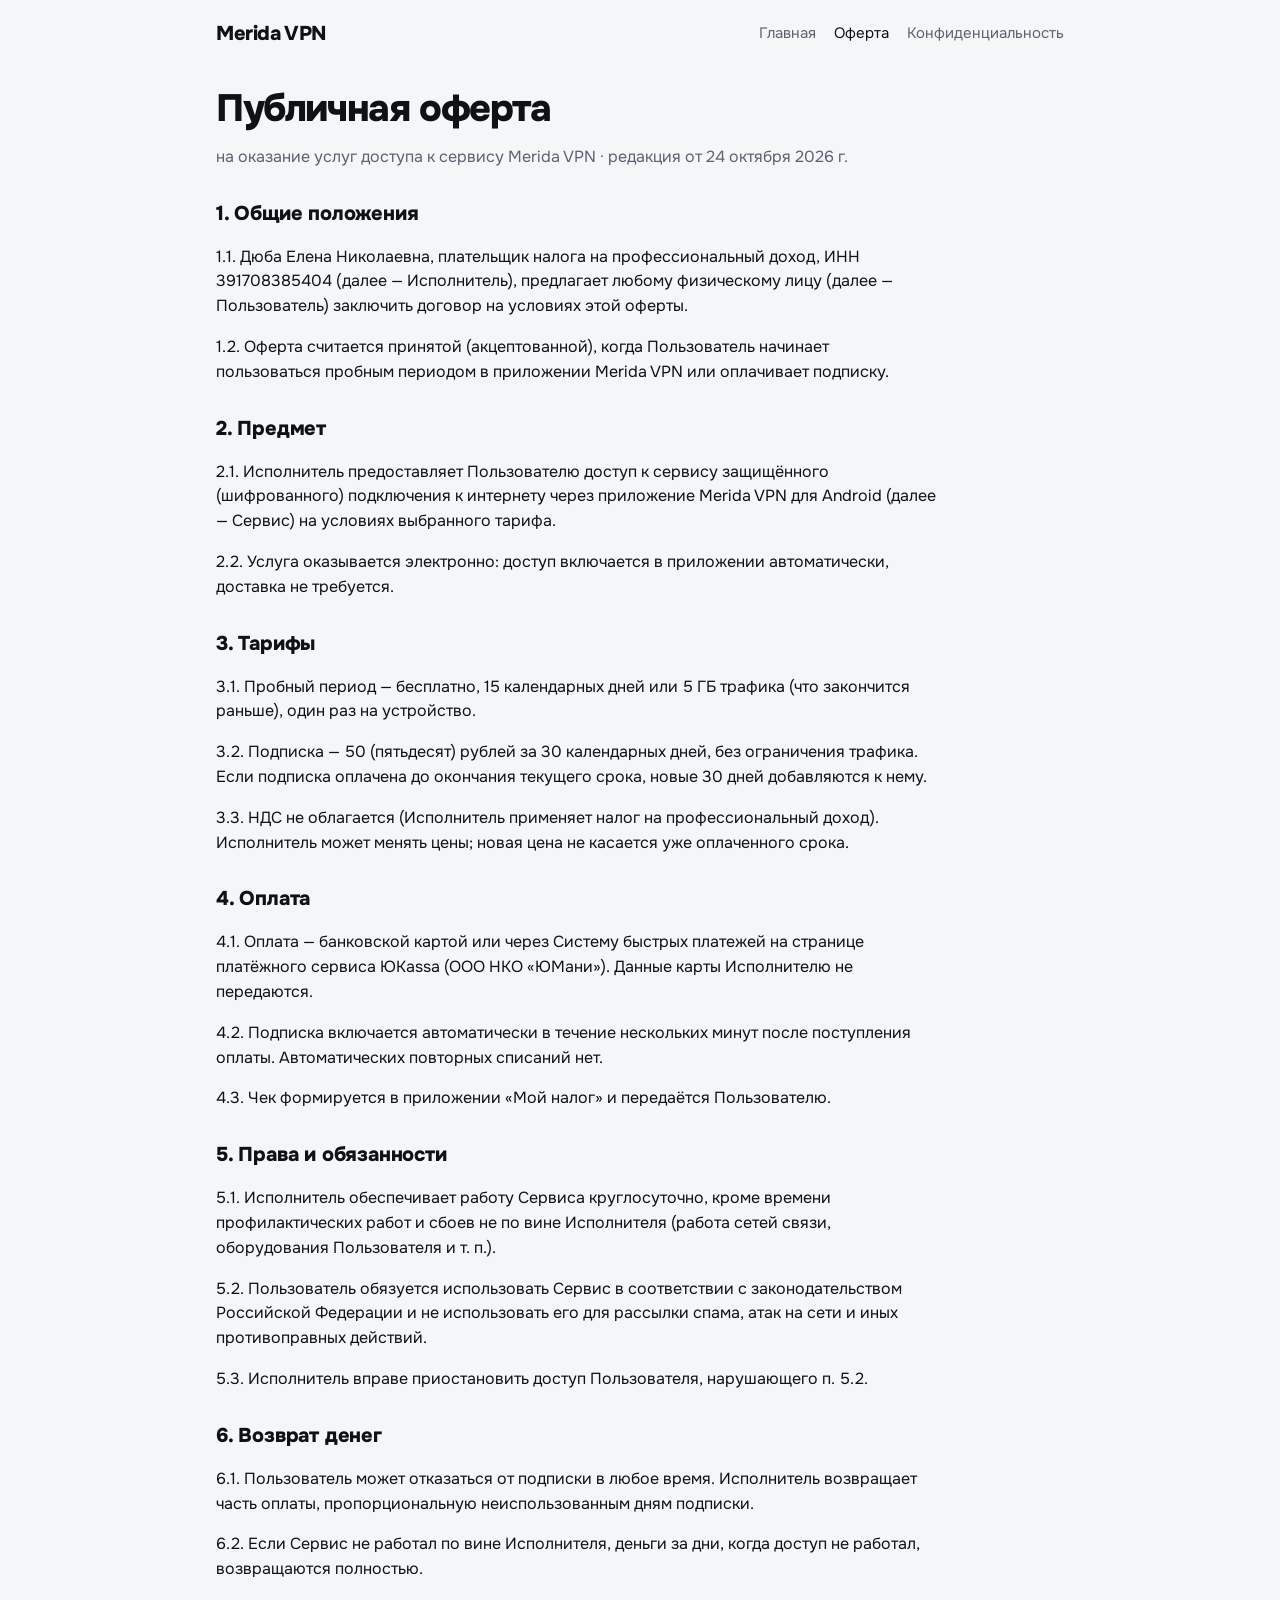
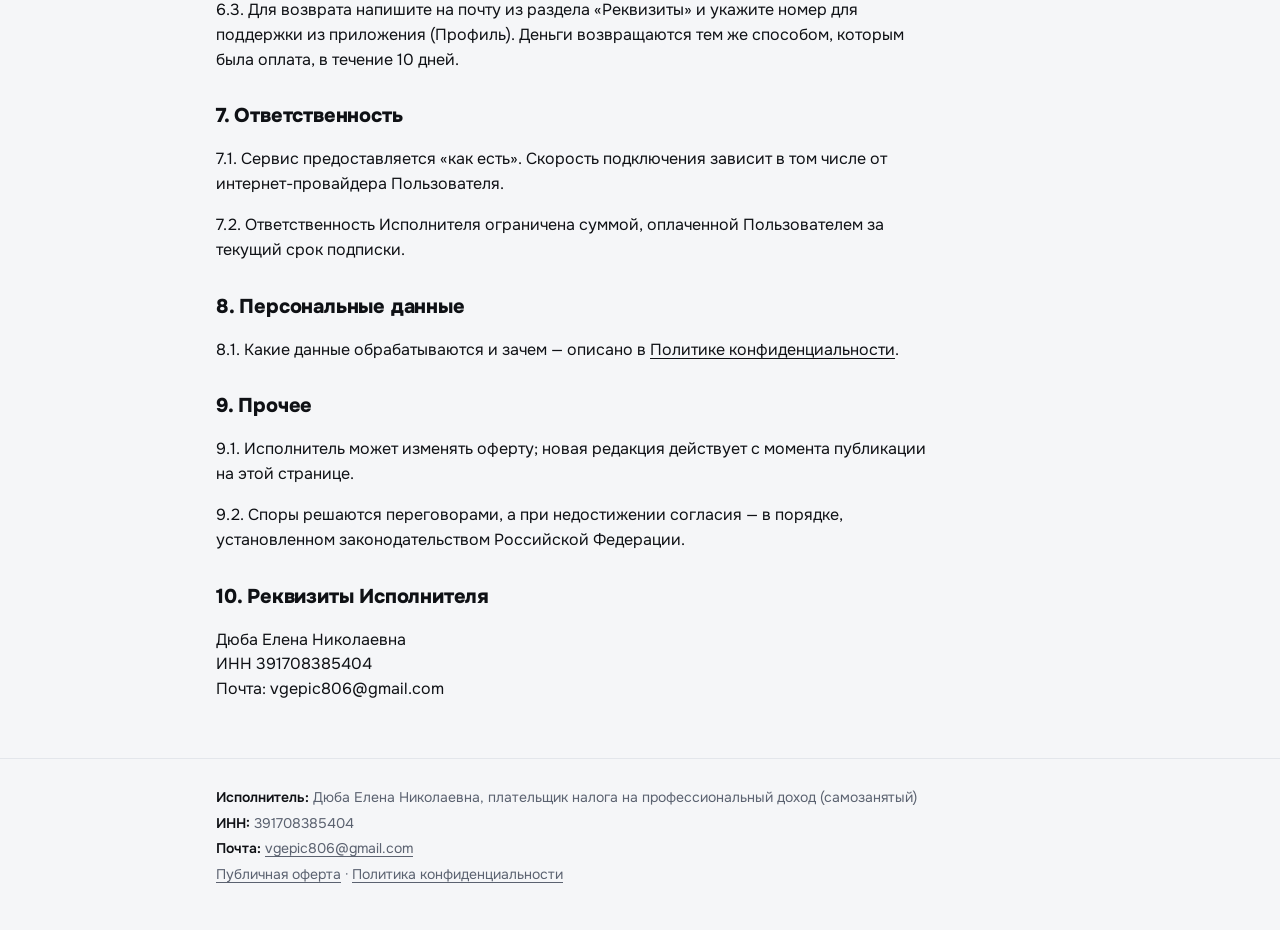
==== oferta.html @ 4e7312ea "Site: Merida VPN, local font and images Co-Authored-By: Claude Opus 5.5 <noreply@anthropic.com> Clau" ====
<!doctype html>
<html lang="ru">
<head>
<meta charset="utf-8">
<meta name="viewport" content="width=device-width, initial-scale=1">
<title>Публичная оферта — Merida VPN</title>
<meta name="description" content="Договор-оферта на оказание услуг доступа к сервису Merida VPN.">
<link rel="stylesheet" href="style.css">
</head>
<body>
<div class="wrap">
  <header class="top">
    <a class="brand" href="index.html">Merida VPN</a>
    <nav class="links" aria-label="Разделы"><a href="index.html">Главная</a><a href="oferta.html" aria-current="page">Оферта</a><a href="privacy.html">Конфиденциальность</a></nav>
  </header>
  <main class="doc">
    <h1>Публичная оферта</h1>
    <p class="muted">на оказание услуг доступа к сервису Merida VPN · редакция от 24 октября 2026 г.</p>

    <h2>1. Общие положения</h2>
    <p>1.1. Дюба Елена Николаевна, плательщик налога на профессиональный доход, ИНН 391708385404 (далее — Исполнитель), предлагает любому физическому лицу (далее — Пользователь) заключить договор на условиях этой оферты.</p>
    <p>1.2. Оферта считается принятой (акцептованной), когда Пользователь начинает пользоваться пробным периодом в приложении Merida VPN или оплачивает подписку.</p>

    <h2>2. Предмет</h2>
    <p>2.1. Исполнитель предоставляет Пользователю доступ к сервису защищённого (шифрованного) подключения к интернету через приложение Merida VPN для Android (далее — Сервис) на условиях выбранного тарифа.</p>
    <p>2.2. Услуга оказывается электронно: доступ включается в приложении автоматически, доставка не требуется.</p>

    <h2>3. Тарифы</h2>
    <p>3.1. Пробный период — бесплатно, 15 календарных дней или 5 ГБ трафика (что закончится раньше), один раз на устройство.</p>
    <p>3.2. Подписка — 50 (пятьдесят) рублей за 30 календарных дней, без ограничения трафика. Если подписка оплачена до окончания текущего срока, новые 30 дней добавляются к нему.</p>
    <p>3.3. НДС не облагается (Исполнитель применяет налог на профессиональный доход). Исполнитель может менять цены; новая цена не касается уже оплаченного срока.</p>

    <h2>4. Оплата</h2>
    <p>4.1. Оплата — банковской картой или через Систему быстрых платежей на странице платёжного сервиса ЮKassa (ООО НКО «ЮМани»). Данные карты Исполнителю не передаются.</p>
    <p>4.2. Подписка включается автоматически в течение нескольких минут после поступления оплаты. Автоматических повторных списаний нет.</p>
    <p>4.3. Чек формируется в приложении «Мой налог» и передаётся Пользователю.</p>

    <h2>5. Права и обязанности</h2>
    <p>5.1. Исполнитель обеспечивает работу Сервиса круглосуточно, кроме времени профилактических работ и сбоев не по вине Исполнителя (работа сетей связи, оборудования Пользователя и т. п.).</p>
    <p>5.2. Пользователь обязуется использовать Сервис в соответствии с законодательством Российской Федерации и не использовать его для рассылки спама, атак на сети и иных противоправных действий.</p>
    <p>5.3. Исполнитель вправе приостановить доступ Пользователя, нарушающего п. 5.2.</p>

    <h2>6. Возврат денег</h2>
    <p>6.1. Пользователь может отказаться от подписки в любое время. Исполнитель возвращает часть оплаты, пропорциональную неиспользованным дням подписки.</p>
    <p>6.2. Если Сервис не работал по вине Исполнителя, деньги за дни, когда доступ не работал, возвращаются полностью.</p>
    <p>6.3. Для возврата напишите на почту из раздела «Реквизиты» и укажите номер для поддержки из приложения (Профиль). Деньги возвращаются тем же способом, которым была оплата, в течение 10 дней.</p>

    <h2>7. Ответственность</h2>
    <p>7.1. Сервис предоставляется «как есть». Скорость подключения зависит в том числе от интернет-провайдера Пользователя.</p>
    <p>7.2. Ответственность Исполнителя ограничена суммой, оплаченной Пользователем за текущий срок подписки.</p>

    <h2>8. Персональные данные</h2>
    <p>8.1. Какие данные обрабатываются и зачем — описано в <a href="privacy.html">Политике конфиденциальности</a>.</p>

    <h2>9. Прочее</h2>
    <p>9.1. Исполнитель может изменять оферту; новая редакция действует с момента публикации на этой странице.</p>
    <p>9.2. Споры решаются переговорами, а при недостижении согласия — в порядке, установленном законодательством Российской Федерации.</p>

    <h2>10. Реквизиты Исполнителя</h2>
    <p>Дюба Елена Николаевна<br>ИНН 391708385404<br>Почта: vgepic806@gmail.com</p>
  </main>
</div>
<footer class="req">
  <div class="wrap">
    <p><b>Исполнитель:</b> Дюба Елена Николаевна, плательщик налога на профессиональный доход (самозанятый)</p>
    <p><b>ИНН:</b> 391708385404</p>
    <p><b>Почта:</b> <a href="mailto:vgepic806@gmail.com">vgepic806@gmail.com</a></p>
    <p><a href="oferta.html">Публичная оферта</a> · <a href="privacy.html">Политика конфиденциальности</a></p>
  </div>
</footer>
</body>
</html>
---- style.css ----
/* Сайт сервиса (GitHub Pages). Цвета и шрифт — как в приложении. */
@font-face { font-family: "Onest"; font-weight: 400; font-display: swap; src: url("fonts/onest_regular.ttf") format("truetype"); }
@font-face { font-family: "Onest"; font-weight: 600; font-display: swap; src: url("fonts/onest_semibold.ttf") format("truetype"); }
@font-face { font-family: "Onest"; font-weight: 800; font-display: swap; src: url("fonts/onest_extrabold.ttf") format("truetype"); }

:root {
  --bg: #F5F6F8; --fg: #0F1115; --sub: #5B6270; --surface: #FFFFFF; --border: #E3E6EB;
  --accent: #0F1115; --on-accent: #FFFFFF; --green: #1E9E63;
  color-scheme: light;
}
@media (prefers-color-scheme: dark) {
  :root {
    --bg: #0E1014; --fg: #F2F4F7; --sub: #8E95A3; --surface: #171A20; --border: #242833;
    --accent: #F2F4F7; --on-accent: #0E1014; --green: #4CC38A;
    color-scheme: dark;
  }
}

* { box-sizing: border-box; }
html { -webkit-text-size-adjust: 100%; }
body {
  margin: 0; background: var(--bg); color: var(--fg);
  font: 400 16px/1.55 "Onest", system-ui, -apple-system, "Segoe UI", Roboto, sans-serif;
}
a { color: inherit; text-underline-offset: 3px; }
.wrap { max-width: 880px; margin: 0 auto; padding: 0 16px; }

header.top { display: flex; align-items: center; gap: 16px; padding: 18px 0; }
.brand { font-weight: 800; font-size: 20px; letter-spacing: -0.4px; text-decoration: none; flex: 1; }
nav.links { display: flex; gap: 18px; font-size: 15px; color: var(--sub); }
nav.links a { text-decoration: none; }
nav.links a:hover, nav.links a[aria-current="page"] { color: var(--fg); }

.hero { display: grid; grid-template-columns: 1.1fr 0.9fr; align-items: center; gap: 24px; padding: 28px 0 40px; }
.eyebrow { font-size: 12px; font-weight: 600; letter-spacing: 1.6px; color: var(--sub); text-transform: uppercase; }
h1 { font-size: clamp(34px, 7vw, 52px); line-height: 1.05; letter-spacing: -1.4px; font-weight: 800; margin: 10px 0 14px; text-wrap: balance; }
.lead { font-size: 18px; color: var(--sub); margin: 0 0 24px; max-width: 34ch; }
.hero img { width: 100%; max-width: 360px; height: auto; justify-self: center; }
.hero .light-img { display: none; }
@media (prefers-color-scheme: light) { .hero .light-img { display: block; } .hero .dark-img { display: none; } }

.btn {
  display: inline-flex; align-items: center; justify-content: center; gap: 10px;
  height: 56px; padding: 0 28px; border-radius: 28px;
  background: var(--accent); color: var(--on-accent); font-weight: 600; font-size: 17px; text-decoration: none;
}
.btn.ghost { background: transparent; color: var(--fg); border: 1.5px solid var(--border); }
.actions { display: flex; flex-wrap: wrap; gap: 10px; }

section { padding: 28px 0; border-top: 1px solid var(--border); }
h2 { font-size: 28px; letter-spacing: -0.6px; font-weight: 800; margin: 0 0 18px; }
h3 { font-size: 18px; font-weight: 600; margin: 0 0 6px; }

.grid { display: grid; grid-template-columns: repeat(auto-fit, minmax(240px, 1fr)); gap: 12px; }
.card { background: var(--surface); border: 1px solid var(--border); border-radius: 20px; padding: 20px; }
.card p { margin: 0; color: var(--sub); }

.plan .price { font-size: 40px; font-weight: 800; letter-spacing: -1px; margin: 6px 0 2px; }
.plan .price small { font-size: 16px; font-weight: 400; color: var(--sub); letter-spacing: 0; }
.plan ul { margin: 12px 0 0; padding-left: 20px; color: var(--sub); }
.plan.main { border-color: var(--fg); }
.tag { display: inline-block; font-size: 12px; font-weight: 600; padding: 3px 10px; border-radius: 10px; border: 1px solid var(--border); color: var(--sub); }

ol.steps { margin: 0; padding-left: 22px; }
ol.steps li { margin-bottom: 10px; }
ol.steps li::marker { font-weight: 800; }

.doc { padding: 12px 0 40px; max-width: 720px; }
.doc h1 { font-size: clamp(28px, 6vw, 38px); }
.doc h2 { font-size: 20px; margin: 28px 0 8px; letter-spacing: -0.2px; }
.doc p, .doc li { color: var(--fg); }
.doc .muted { color: var(--sub); }

footer.req { border-top: 1px solid var(--border); padding: 24px 0 40px; color: var(--sub); font-size: 14px; }
footer.req b { color: var(--fg); font-weight: 600; }
footer.req p { margin: 4px 0; }

@media (max-width: 640px) {
  .hero { grid-template-columns: 1fr; padding-top: 8px; }
  .hero img { max-width: 260px; grid-row: 1; }
  nav.links { gap: 12px; font-size: 14px; }
  .btn { width: 100%; }
}
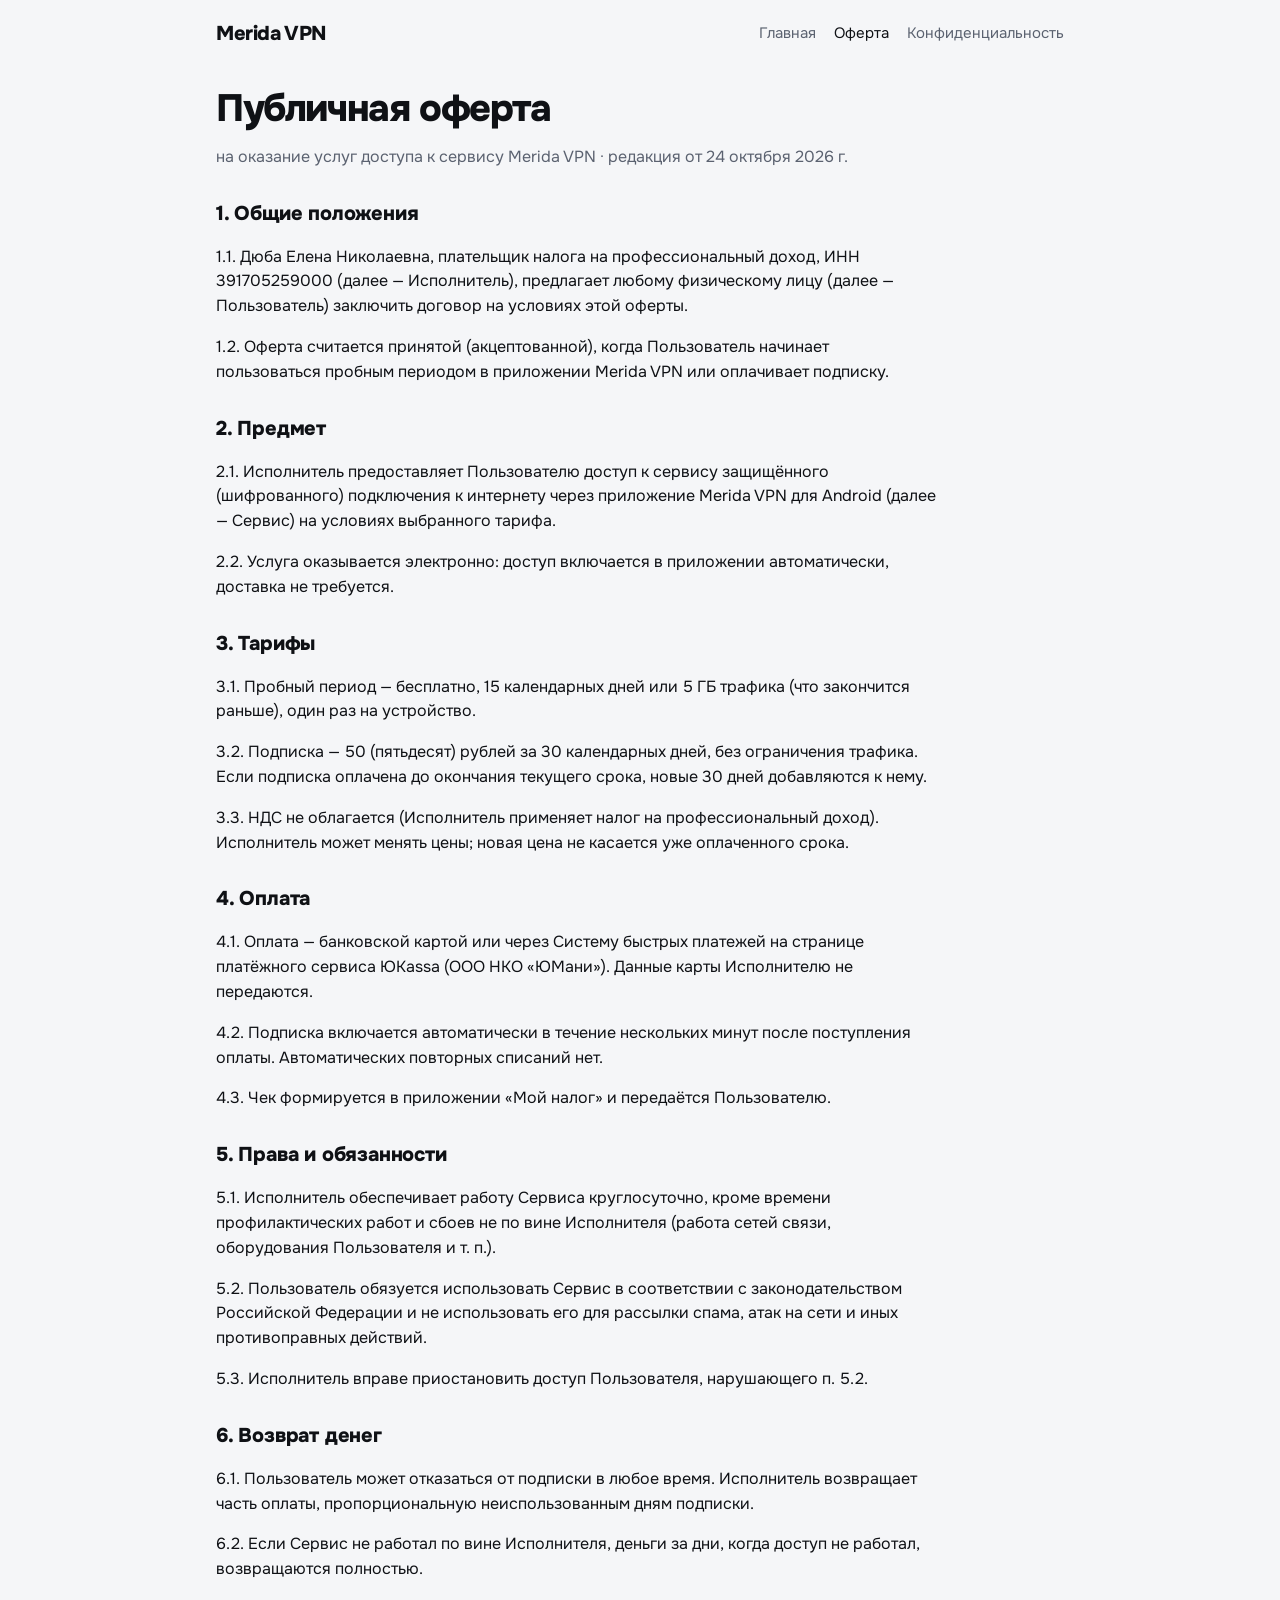
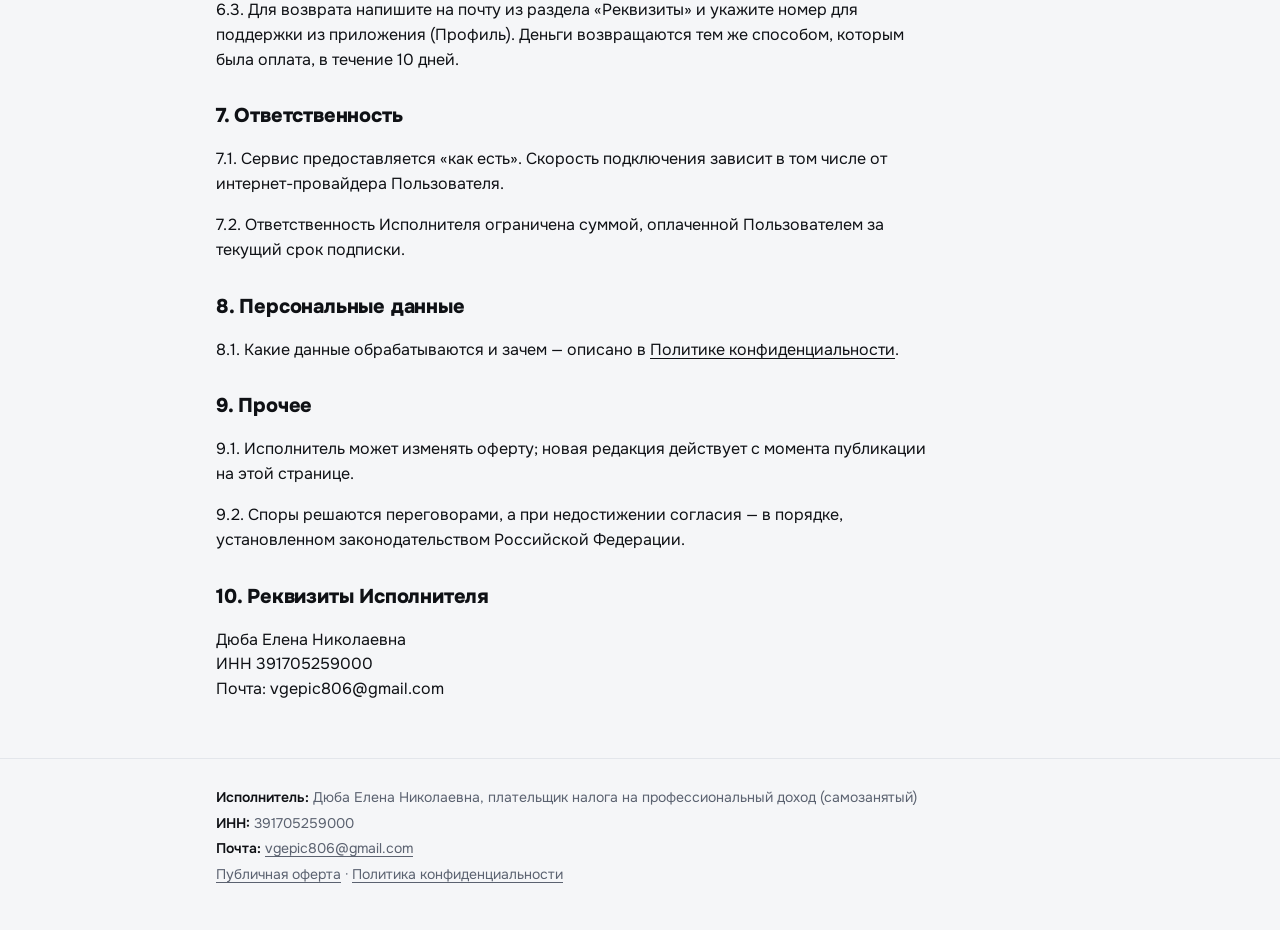
==== commit baf979f1: "Site: correct INN Co-Authored-By: Claude Opus 5.5 <noreply@anthropic.com> Claude-Session: https://cl" ====
--- a/oferta.html
+++ b/oferta.html
@@ -18,7 +18,7 @@
     <p class="muted">на оказание услуг доступа к сервису Merida VPN · редакция от 24 октября 2026 г.</p>
 
     <h2>1. Общие положения</h2>
-    <p>1.1. Дюба Елена Николаевна, плательщик налога на профессиональный доход, ИНН 391708385404 (далее — Исполнитель), предлагает любому физическому лицу (далее — Пользователь) заключить договор на условиях этой оферты.</p>
+    <p>1.1. Дюба Елена Николаевна, плательщик налога на профессиональный доход, ИНН 391705259000 (далее — Исполнитель), предлагает любому физическому лицу (далее — Пользователь) заключить договор на условиях этой оферты.</p>
     <p>1.2. Оферта считается принятой (акцептованной), когда Пользователь начинает пользоваться пробным периодом в приложении Merida VPN или оплачивает подписку.</p>
 
     <h2>2. Предмет</h2>
@@ -57,13 +57,13 @@
     <p>9.2. Споры решаются переговорами, а при недостижении согласия — в порядке, установленном законодательством Российской Федерации.</p>
 
     <h2>10. Реквизиты Исполнителя</h2>
-    <p>Дюба Елена Николаевна<br>ИНН 391708385404<br>Почта: vgepic806@gmail.com</p>
+    <p>Дюба Елена Николаевна<br>ИНН 391705259000<br>Почта: vgepic806@gmail.com</p>
   </main>
 </div>
 <footer class="req">
   <div class="wrap">
     <p><b>Исполнитель:</b> Дюба Елена Николаевна, плательщик налога на профессиональный доход (самозанятый)</p>
-    <p><b>ИНН:</b> 391708385404</p>
+    <p><b>ИНН:</b> 391705259000</p>
     <p><b>Почта:</b> <a href="mailto:vgepic806@gmail.com">vgepic806@gmail.com</a></p>
     <p><a href="oferta.html">Публичная оферта</a> · <a href="privacy.html">Политика конфиденциальности</a></p>
   </div>
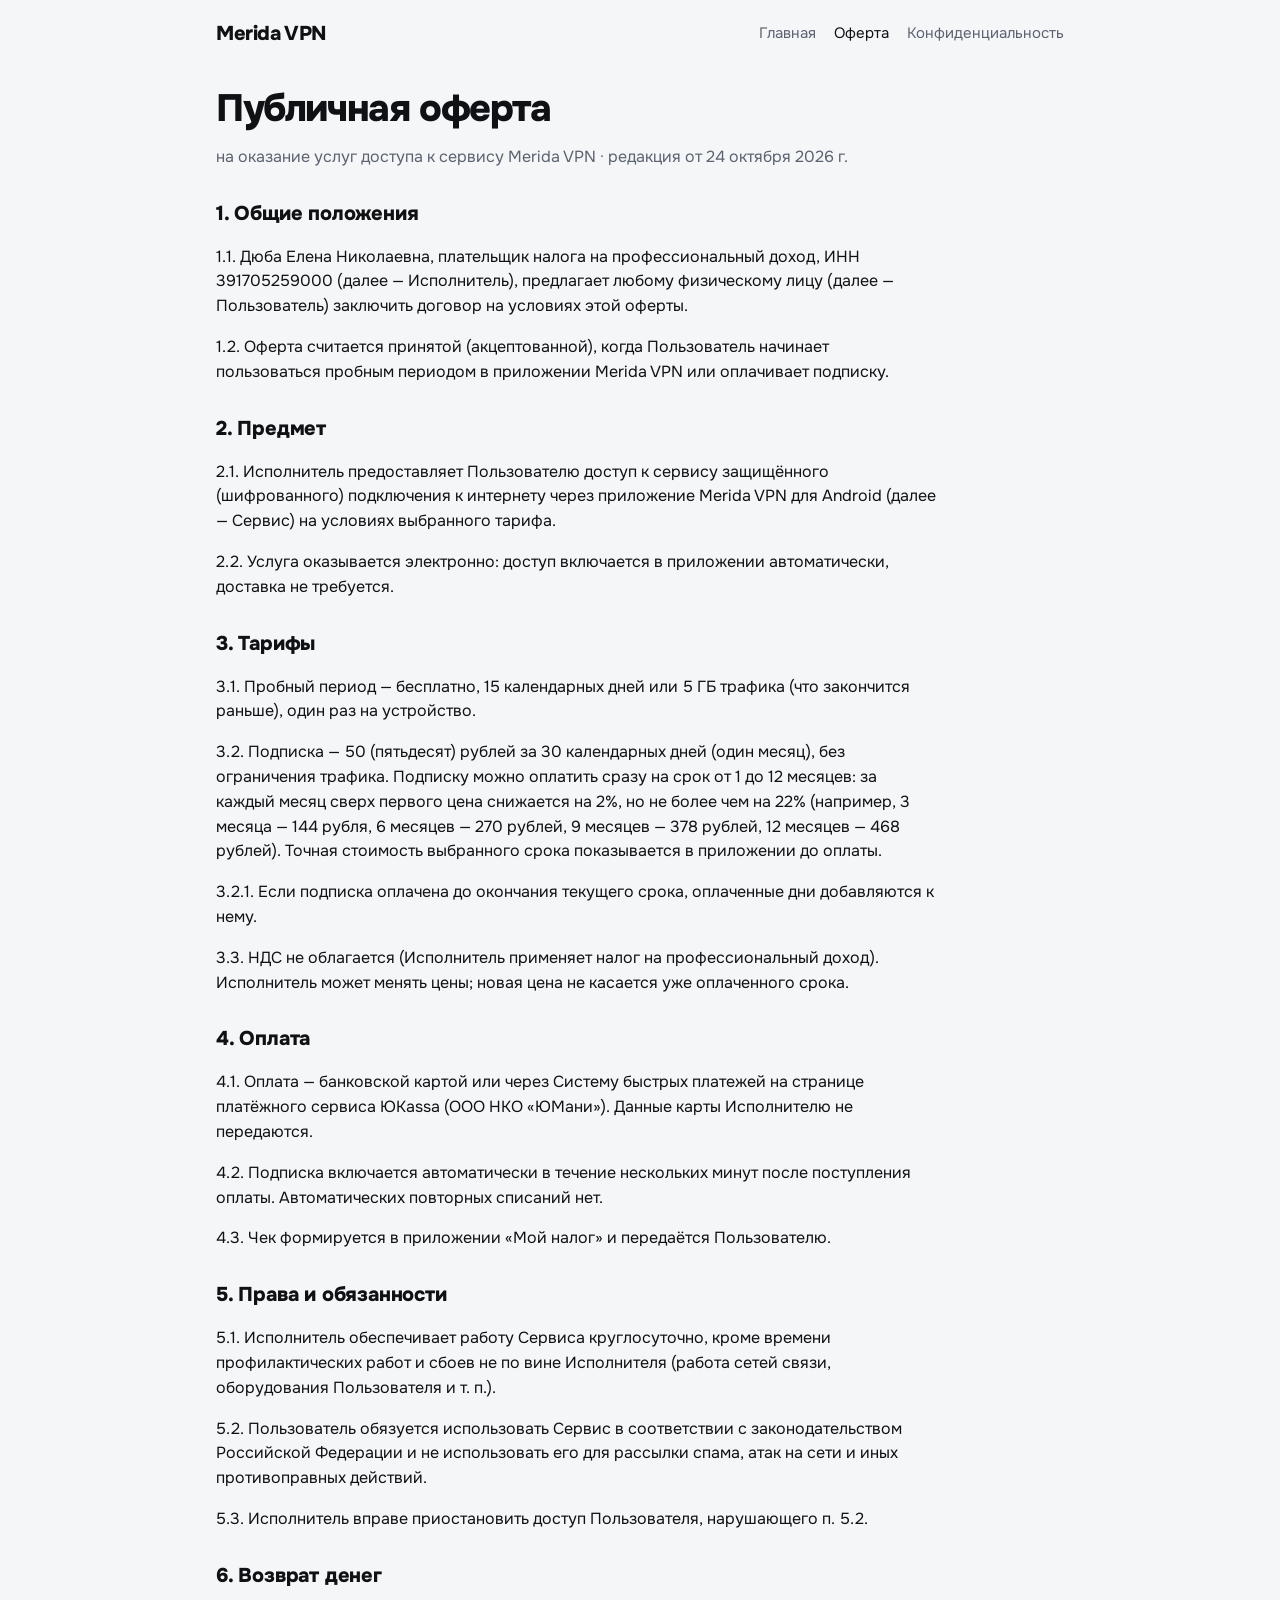
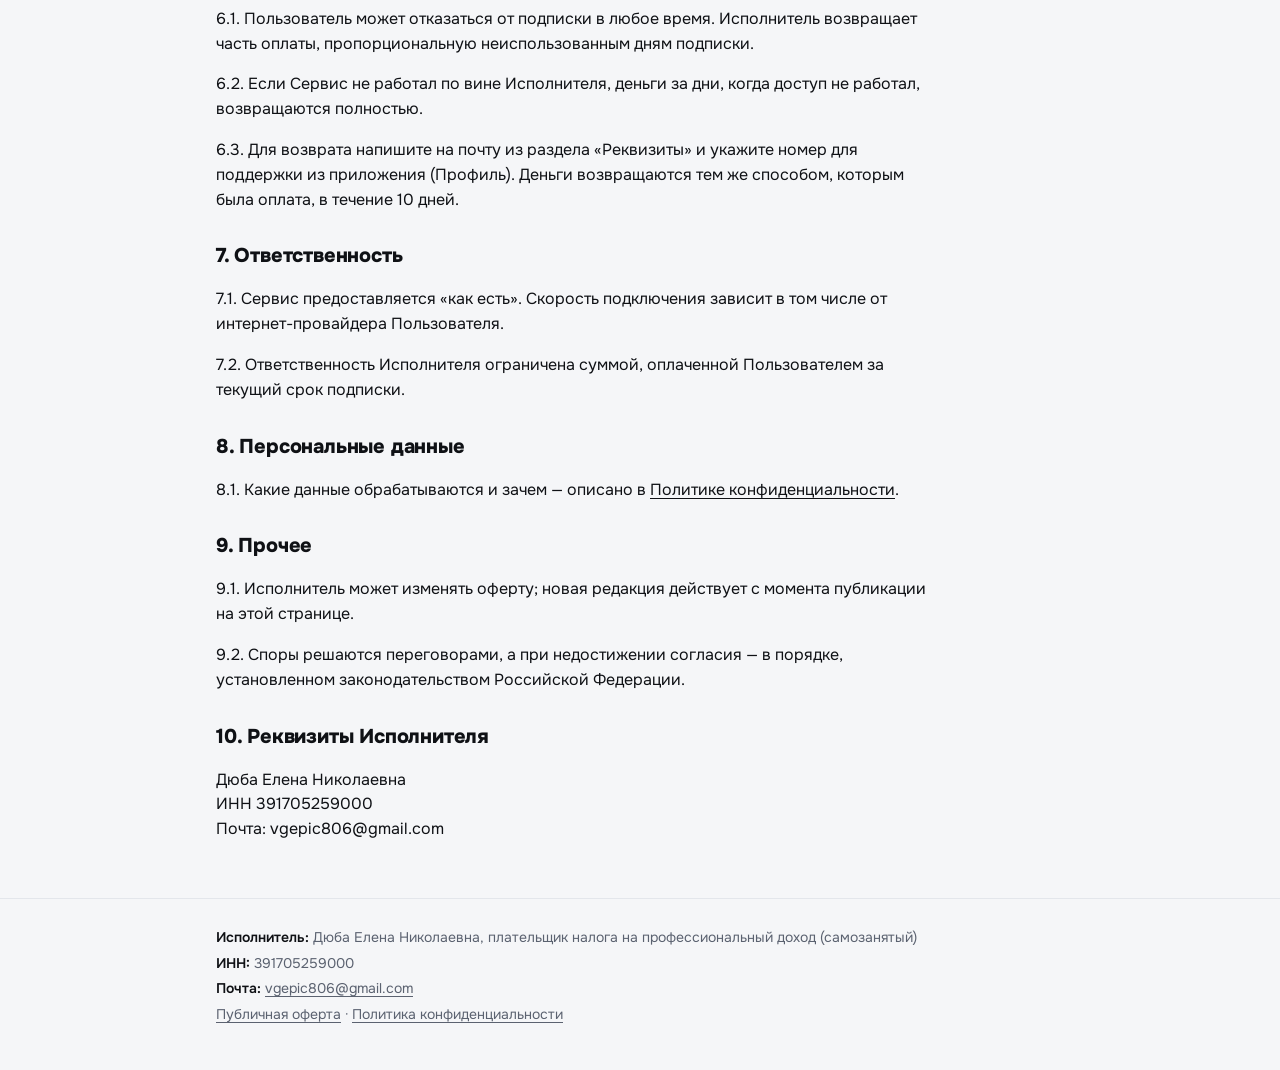
==== commit 69bc0435: "Site: multi-month prices, offer clause 3.2, bot archive Co-Authored-By: Claude Opus 5.5 <noreply@ant" ====
--- a/oferta.html
+++ b/oferta.html
@@ -27,7 +27,8 @@
 
     <h2>3. Тарифы</h2>
     <p>3.1. Пробный период — бесплатно, 15 календарных дней или 5 ГБ трафика (что закончится раньше), один раз на устройство.</p>
-    <p>3.2. Подписка — 50 (пятьдесят) рублей за 30 календарных дней, без ограничения трафика. Если подписка оплачена до окончания текущего срока, новые 30 дней добавляются к нему.</p>
+    <p>3.2. Подписка — 50 (пятьдесят) рублей за 30 календарных дней (один месяц), без ограничения трафика. Подписку можно оплатить сразу на срок от 1 до 12 месяцев: за каждый месяц сверх первого цена снижается на 2%, но не более чем на 22% (например, 3 месяца — 144 рубля, 6 месяцев — 270 рублей, 9 месяцев — 378 рублей, 12 месяцев — 468 рублей). Точная стоимость выбранного срока показывается в приложении до оплаты.</p>
+    <p>3.2.1. Если подписка оплачена до окончания текущего срока, оплаченные дни добавляются к нему.</p>
     <p>3.3. НДС не облагается (Исполнитель применяет налог на профессиональный доход). Исполнитель может менять цены; новая цена не касается уже оплаченного срока.</p>
 
     <h2>4. Оплата</h2>
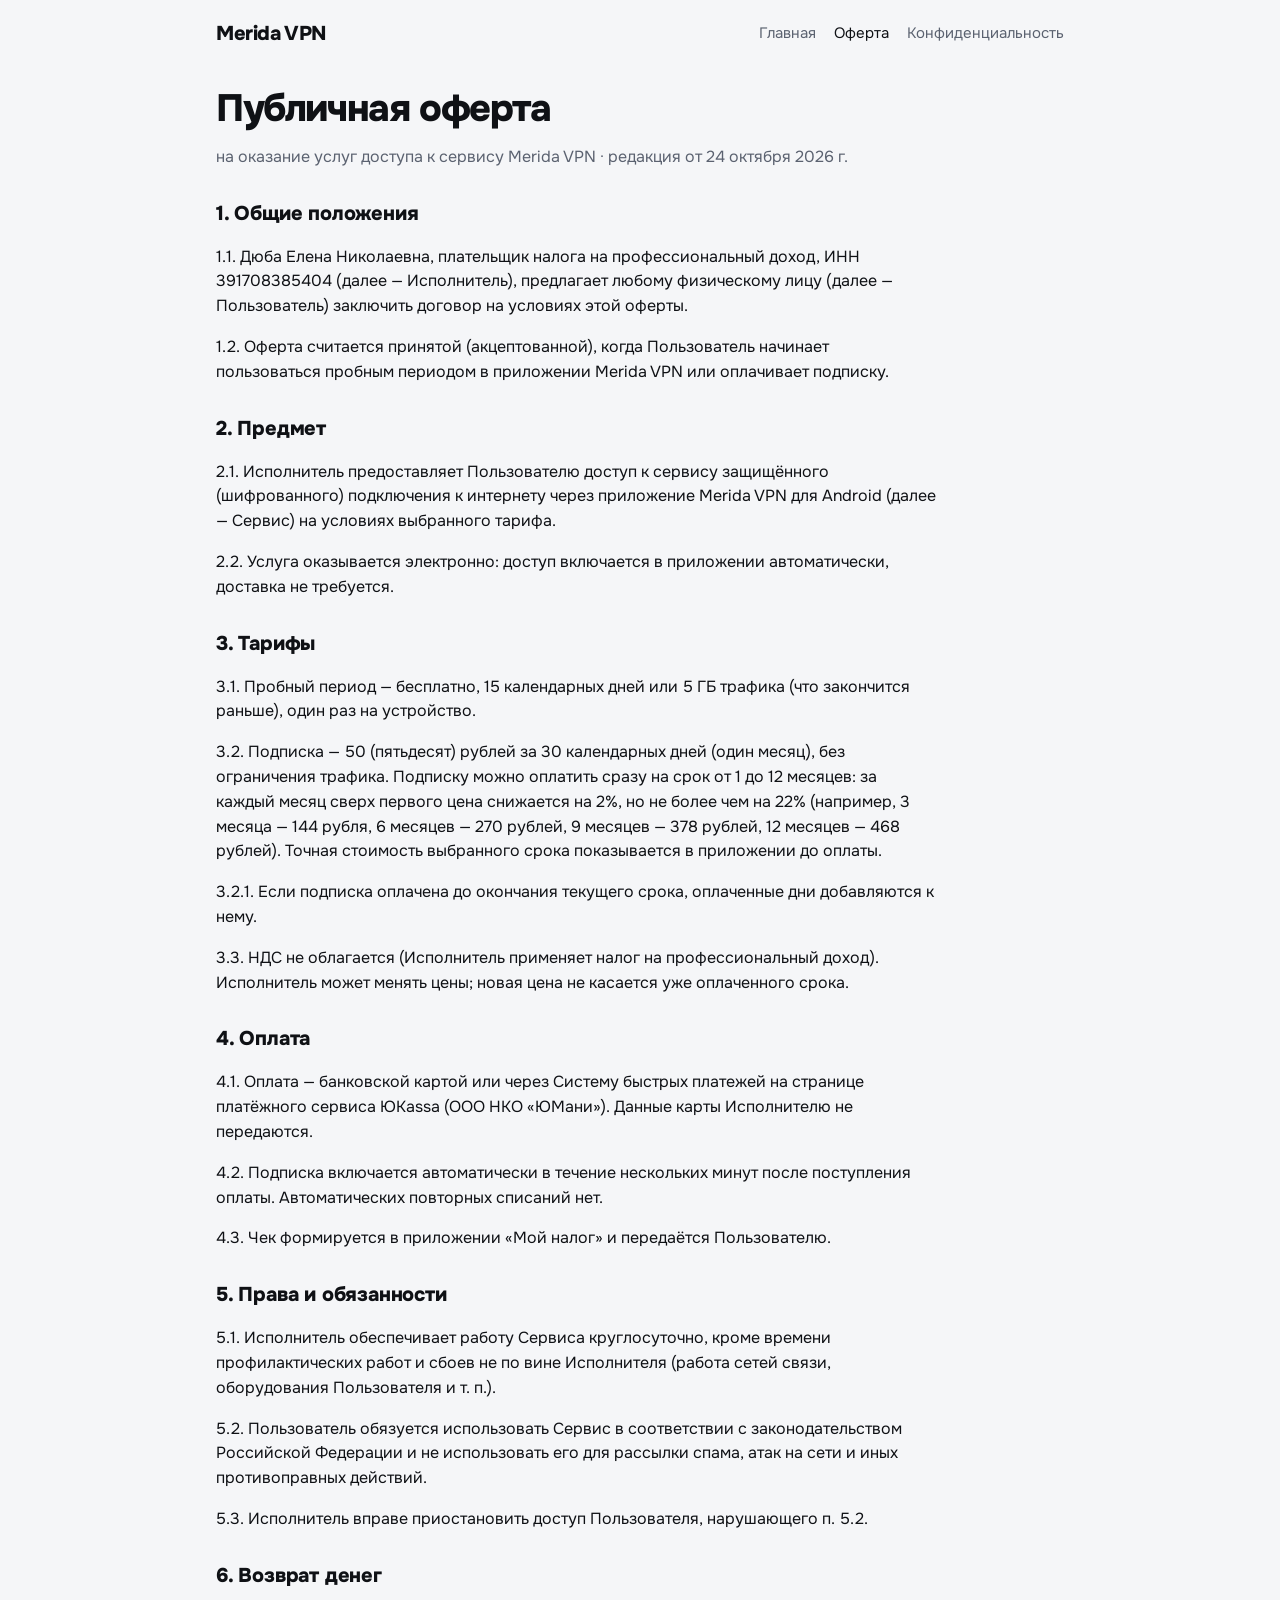
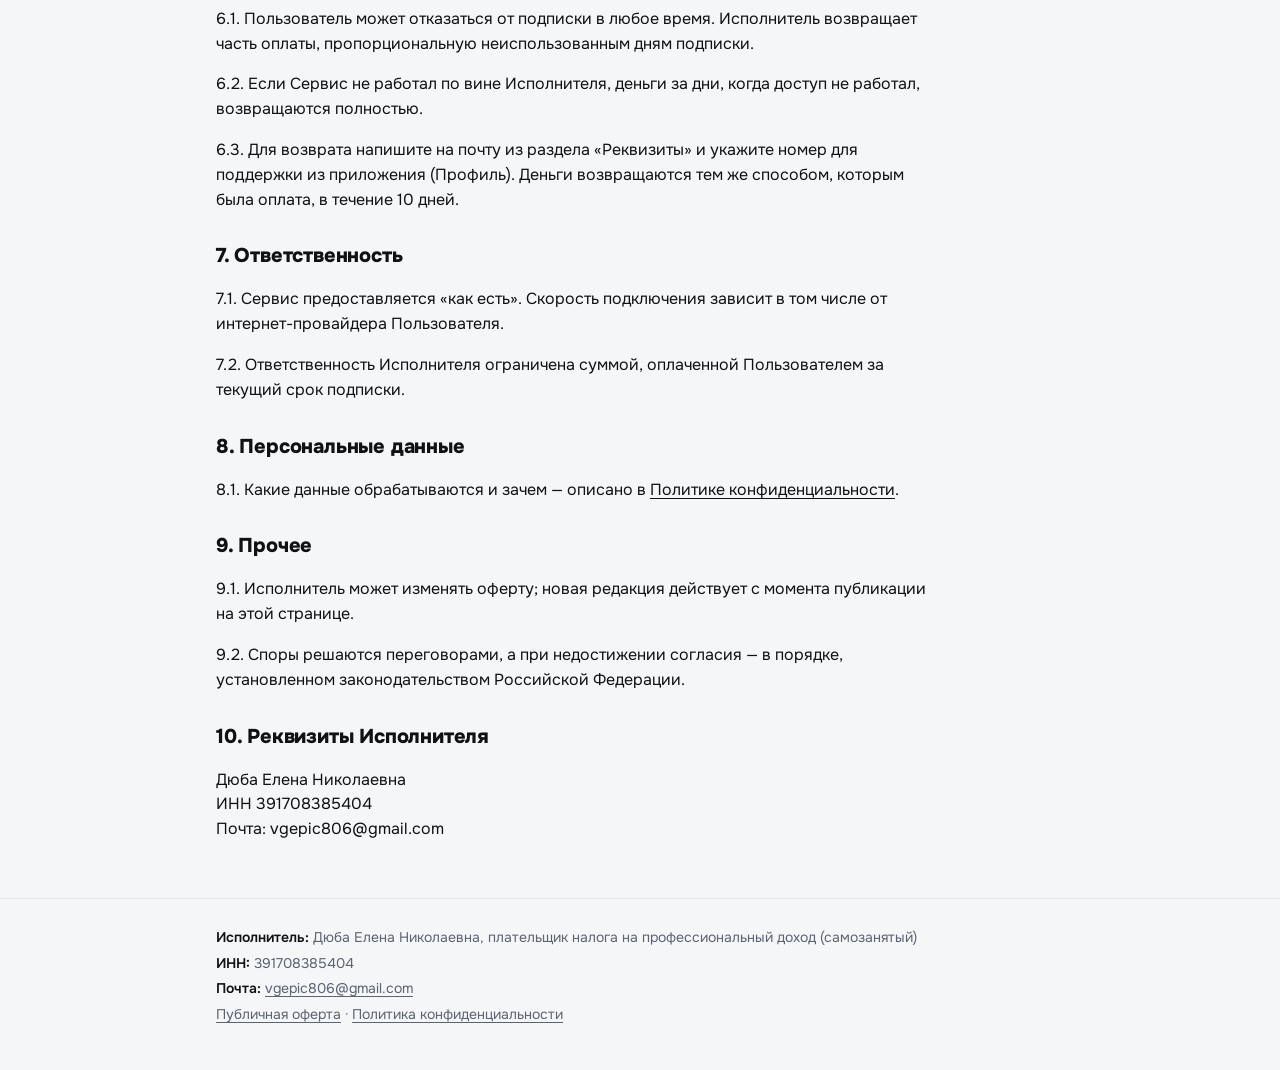
==== commit 2a6c48ad: "Fix INN of the self-employed contractor (as in the FNS certificate)" ====
--- a/oferta.html
+++ b/oferta.html
@@ -18,7 +18,7 @@
     <p class="muted">на оказание услуг доступа к сервису Merida VPN · редакция от 24 октября 2026 г.</p>
 
     <h2>1. Общие положения</h2>
-    <p>1.1. Дюба Елена Николаевна, плательщик налога на профессиональный доход, ИНН 391705259000 (далее — Исполнитель), предлагает любому физическому лицу (далее — Пользователь) заключить договор на условиях этой оферты.</p>
+    <p>1.1. Дюба Елена Николаевна, плательщик налога на профессиональный доход, ИНН 391708385404 (далее — Исполнитель), предлагает любому физическому лицу (далее — Пользователь) заключить договор на условиях этой оферты.</p>
     <p>1.2. Оферта считается принятой (акцептованной), когда Пользователь начинает пользоваться пробным периодом в приложении Merida VPN или оплачивает подписку.</p>
 
     <h2>2. Предмет</h2>
@@ -58,13 +58,13 @@
     <p>9.2. Споры решаются переговорами, а при недостижении согласия — в порядке, установленном законодательством Российской Федерации.</p>
 
     <h2>10. Реквизиты Исполнителя</h2>
-    <p>Дюба Елена Николаевна<br>ИНН 391705259000<br>Почта: vgepic806@gmail.com</p>
+    <p>Дюба Елена Николаевна<br>ИНН 391708385404<br>Почта: vgepic806@gmail.com</p>
   </main>
 </div>
 <footer class="req">
   <div class="wrap">
     <p><b>Исполнитель:</b> Дюба Елена Николаевна, плательщик налога на профессиональный доход (самозанятый)</p>
-    <p><b>ИНН:</b> 391705259000</p>
+    <p><b>ИНН:</b> 391708385404</p>
     <p><b>Почта:</b> <a href="mailto:vgepic806@gmail.com">vgepic806@gmail.com</a></p>
     <p><a href="oferta.html">Публичная оферта</a> · <a href="privacy.html">Политика конфиденциальности</a></p>
   </div>
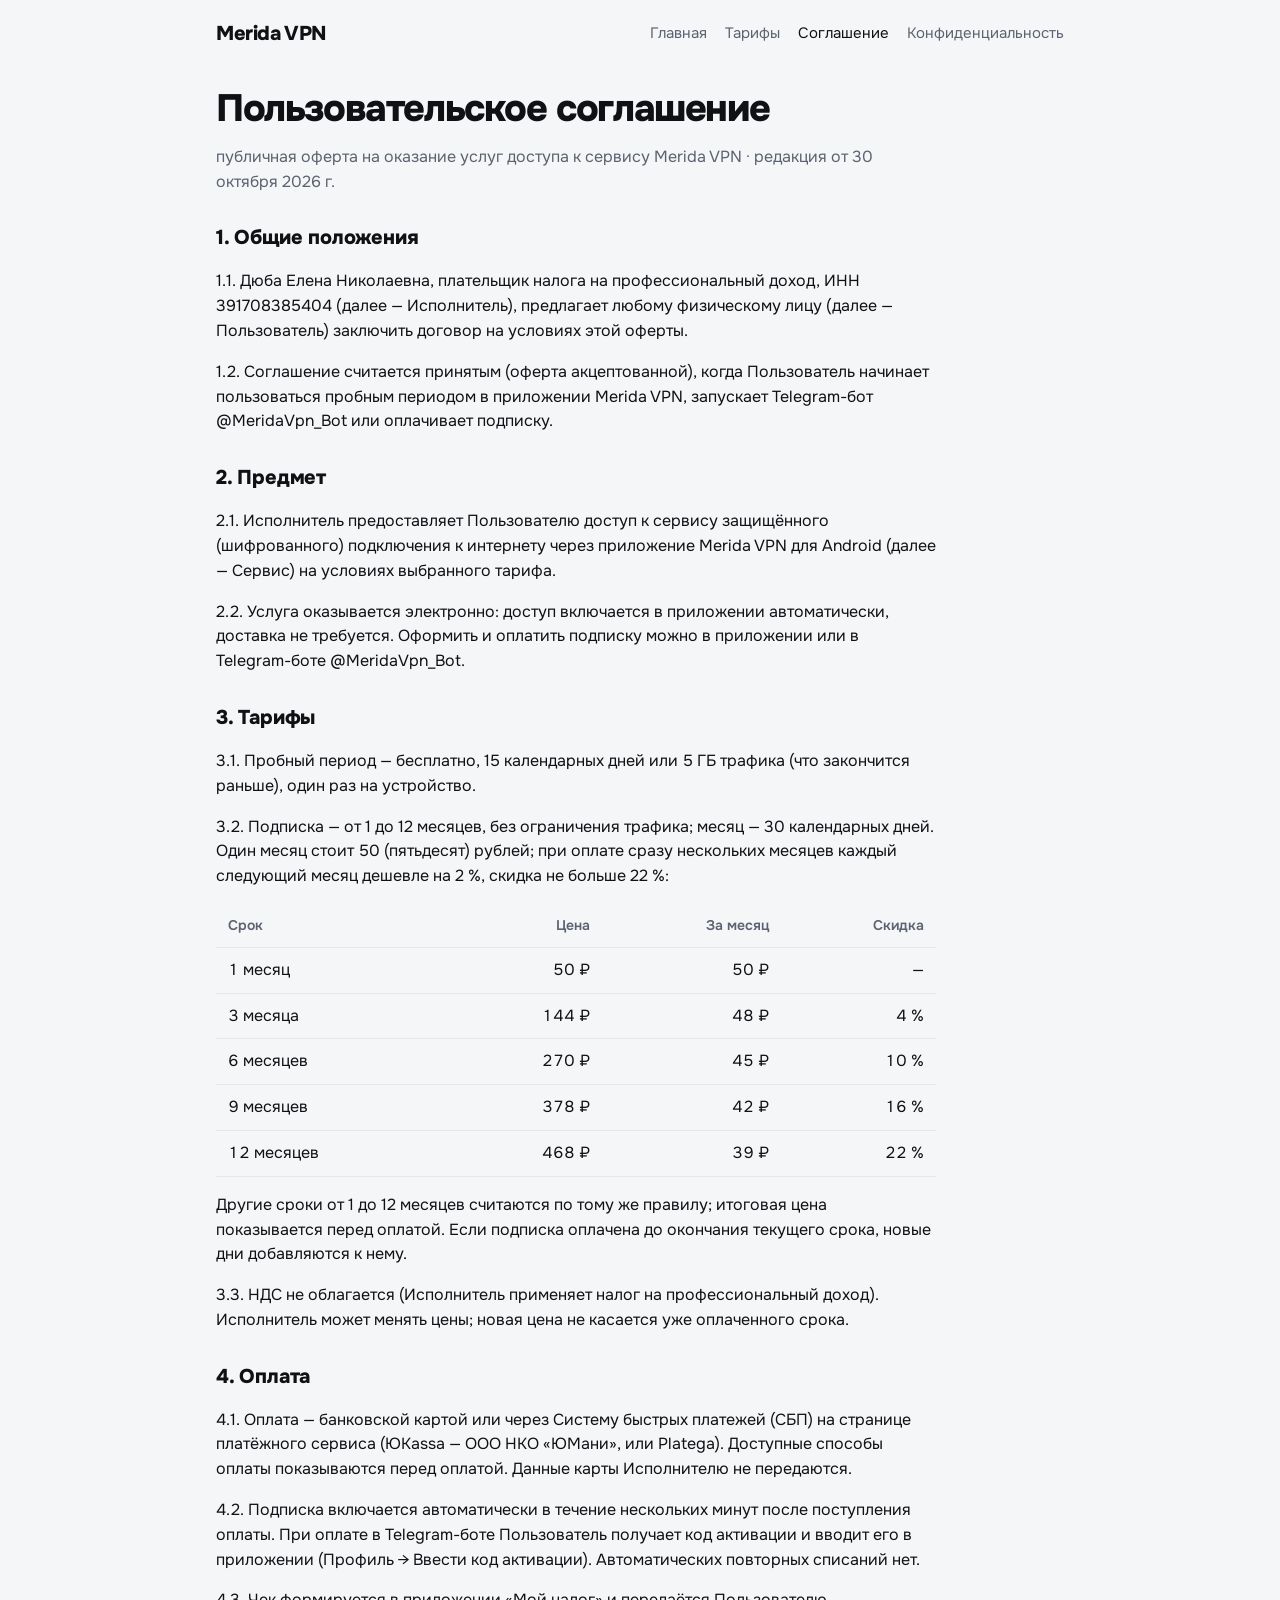
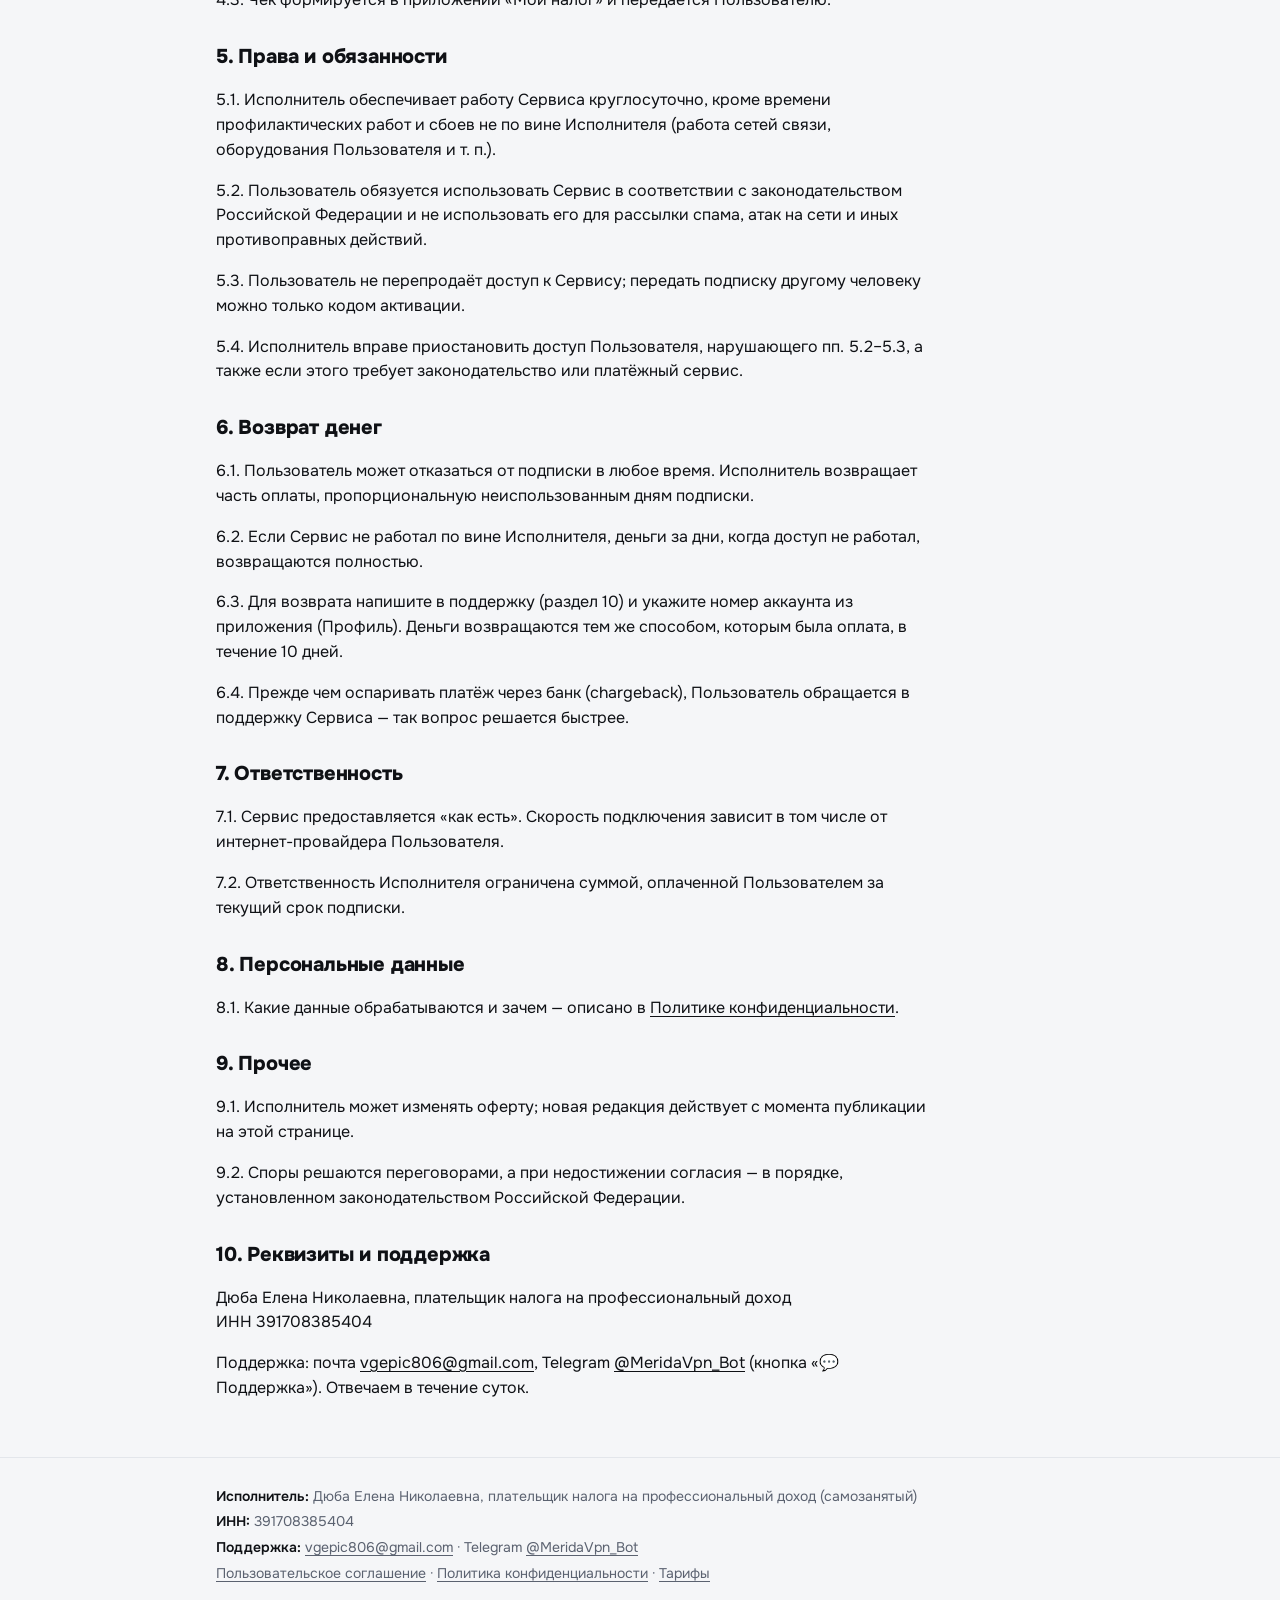
==== commit 0c49cae6: "Документы для Platega: соглашение, политика, тарифы, поддержка; новый код бота - «Пользовательское с" ====
--- a/oferta.html
+++ b/oferta.html
@@ -3,48 +3,60 @@
 <head>
 <meta charset="utf-8">
 <meta name="viewport" content="width=device-width, initial-scale=1">
-<title>Публичная оферта — Merida VPN</title>
-<meta name="description" content="Договор-оферта на оказание услуг доступа к сервису Merida VPN.">
+<title>Пользовательское соглашение — Merida VPN</title>
+<meta name="description" content="Пользовательское соглашение (публичная оферта) сервиса Merida VPN: тарифы, оплата, возврат, поддержка.">
 <link rel="stylesheet" href="style.css">
 </head>
 <body>
 <div class="wrap">
   <header class="top">
     <a class="brand" href="index.html">Merida VPN</a>
-    <nav class="links" aria-label="Разделы"><a href="index.html">Главная</a><a href="oferta.html" aria-current="page">Оферта</a><a href="privacy.html">Конфиденциальность</a></nav>
+    <nav class="links" aria-label="Разделы"><a href="index.html">Главная</a><a href="index.html#price">Тарифы</a><a href="oferta.html" aria-current="page">Соглашение</a><a href="privacy.html">Конфиденциальность</a></nav>
   </header>
   <main class="doc">
-    <h1>Публичная оферта</h1>
-    <p class="muted">на оказание услуг доступа к сервису Merida VPN · редакция от 24 октября 2026 г.</p>
+    <h1>Пользовательское соглашение</h1>
+    <p class="muted">публичная оферта на оказание услуг доступа к сервису Merida VPN · редакция от 30 октября 2026 г.</p>
 
     <h2>1. Общие положения</h2>
     <p>1.1. Дюба Елена Николаевна, плательщик налога на профессиональный доход, ИНН 391708385404 (далее — Исполнитель), предлагает любому физическому лицу (далее — Пользователь) заключить договор на условиях этой оферты.</p>
-    <p>1.2. Оферта считается принятой (акцептованной), когда Пользователь начинает пользоваться пробным периодом в приложении Merida VPN или оплачивает подписку.</p>
+    <p>1.2. Соглашение считается принятым (оферта акцептованной), когда Пользователь начинает пользоваться пробным периодом в приложении Merida VPN, запускает Telegram-бот @MeridaVpn_Bot или оплачивает подписку.</p>
 
     <h2>2. Предмет</h2>
     <p>2.1. Исполнитель предоставляет Пользователю доступ к сервису защищённого (шифрованного) подключения к интернету через приложение Merida VPN для Android (далее — Сервис) на условиях выбранного тарифа.</p>
-    <p>2.2. Услуга оказывается электронно: доступ включается в приложении автоматически, доставка не требуется.</p>
+    <p>2.2. Услуга оказывается электронно: доступ включается в приложении автоматически, доставка не требуется. Оформить и оплатить подписку можно в приложении или в Telegram-боте @MeridaVpn_Bot.</p>
 
     <h2>3. Тарифы</h2>
     <p>3.1. Пробный период — бесплатно, 15 календарных дней или 5 ГБ трафика (что закончится раньше), один раз на устройство.</p>
-    <p>3.2. Подписка — 50 (пятьдесят) рублей за 30 календарных дней (один месяц), без ограничения трафика. Подписку можно оплатить сразу на срок от 1 до 12 месяцев: за каждый месяц сверх первого цена снижается на 2%, но не более чем на 22% (например, 3 месяца — 144 рубля, 6 месяцев — 270 рублей, 9 месяцев — 378 рублей, 12 месяцев — 468 рублей). Точная стоимость выбранного срока показывается в приложении до оплаты.</p>
-    <p>3.2.1. Если подписка оплачена до окончания текущего срока, оплаченные дни добавляются к нему.</p>
+    <p>3.2. Подписка — от 1 до 12 месяцев, без ограничения трафика; месяц — 30 календарных дней. Один месяц стоит 50 (пятьдесят) рублей; при оплате сразу нескольких месяцев каждый следующий месяц дешевле на 2 %, скидка не больше 22 %:</p>
+    <div class="table"><table class="prices">
+      <thead><tr><th>Срок</th><th class="num">Цена</th><th class="num">За месяц</th><th class="num">Скидка</th></tr></thead>
+      <tbody>
+        <tr><td>1 месяц</td><td class="num">50 ₽</td><td class="num">50 ₽</td><td class="num">—</td></tr>
+        <tr><td>3 месяца</td><td class="num">144 ₽</td><td class="num">48 ₽</td><td class="num">4 %</td></tr>
+        <tr><td>6 месяцев</td><td class="num">270 ₽</td><td class="num">45 ₽</td><td class="num">10 %</td></tr>
+        <tr><td>9 месяцев</td><td class="num">378 ₽</td><td class="num">42 ₽</td><td class="num">16 %</td></tr>
+        <tr><td>12 месяцев</td><td class="num">468 ₽</td><td class="num">39 ₽</td><td class="num">22 %</td></tr>
+      </tbody>
+    </table></div>
+    <p>Другие сроки от 1 до 12 месяцев считаются по тому же правилу; итоговая цена показывается перед оплатой. Если подписка оплачена до окончания текущего срока, новые дни добавляются к нему.</p>
     <p>3.3. НДС не облагается (Исполнитель применяет налог на профессиональный доход). Исполнитель может менять цены; новая цена не касается уже оплаченного срока.</p>
 
     <h2>4. Оплата</h2>
-    <p>4.1. Оплата — банковской картой или через Систему быстрых платежей на странице платёжного сервиса ЮKassa (ООО НКО «ЮМани»). Данные карты Исполнителю не передаются.</p>
-    <p>4.2. Подписка включается автоматически в течение нескольких минут после поступления оплаты. Автоматических повторных списаний нет.</p>
+    <p>4.1. Оплата — банковской картой или через Систему быстрых платежей (СБП) на странице платёжного сервиса (ЮKassa — ООО НКО «ЮМани», или Platega). Доступные способы оплаты показываются перед оплатой. Данные карты Исполнителю не передаются.</p>
+    <p>4.2. Подписка включается автоматически в течение нескольких минут после поступления оплаты. При оплате в Telegram-боте Пользователь получает код активации и вводит его в приложении (Профиль → Ввести код активации). Автоматических повторных списаний нет.</p>
     <p>4.3. Чек формируется в приложении «Мой налог» и передаётся Пользователю.</p>
 
     <h2>5. Права и обязанности</h2>
     <p>5.1. Исполнитель обеспечивает работу Сервиса круглосуточно, кроме времени профилактических работ и сбоев не по вине Исполнителя (работа сетей связи, оборудования Пользователя и т. п.).</p>
     <p>5.2. Пользователь обязуется использовать Сервис в соответствии с законодательством Российской Федерации и не использовать его для рассылки спама, атак на сети и иных противоправных действий.</p>
-    <p>5.3. Исполнитель вправе приостановить доступ Пользователя, нарушающего п. 5.2.</p>
+    <p>5.3. Пользователь не перепродаёт доступ к Сервису; передать подписку другому человеку можно только кодом активации.</p>
+    <p>5.4. Исполнитель вправе приостановить доступ Пользователя, нарушающего пп. 5.2–5.3, а также если этого требует законодательство или платёжный сервис.</p>
 
     <h2>6. Возврат денег</h2>
     <p>6.1. Пользователь может отказаться от подписки в любое время. Исполнитель возвращает часть оплаты, пропорциональную неиспользованным дням подписки.</p>
     <p>6.2. Если Сервис не работал по вине Исполнителя, деньги за дни, когда доступ не работал, возвращаются полностью.</p>
-    <p>6.3. Для возврата напишите на почту из раздела «Реквизиты» и укажите номер для поддержки из приложения (Профиль). Деньги возвращаются тем же способом, которым была оплата, в течение 10 дней.</p>
+    <p>6.3. Для возврата напишите в поддержку (раздел 10) и укажите номер аккаунта из приложения (Профиль). Деньги возвращаются тем же способом, которым была оплата, в течение 10 дней.</p>
+    <p>6.4. Прежде чем оспаривать платёж через банк (chargeback), Пользователь обращается в поддержку Сервиса — так вопрос решается быстрее.</p>
 
     <h2>7. Ответственность</h2>
     <p>7.1. Сервис предоставляется «как есть». Скорость подключения зависит в том числе от интернет-провайдера Пользователя.</p>
@@ -57,16 +69,17 @@
     <p>9.1. Исполнитель может изменять оферту; новая редакция действует с момента публикации на этой странице.</p>
     <p>9.2. Споры решаются переговорами, а при недостижении согласия — в порядке, установленном законодательством Российской Федерации.</p>
 
-    <h2>10. Реквизиты Исполнителя</h2>
-    <p>Дюба Елена Николаевна<br>ИНН 391708385404<br>Почта: vgepic806@gmail.com</p>
+    <h2>10. Реквизиты и поддержка</h2>
+    <p>Дюба Елена Николаевна, плательщик налога на профессиональный доход<br>ИНН 391708385404</p>
+    <p>Поддержка: почта <a href="mailto:vgepic806@gmail.com">vgepic806@gmail.com</a>, Telegram <a href="https://t.me/MeridaVpn_Bot">@MeridaVpn_Bot</a> (кнопка «💬 Поддержка»). Отвечаем в течение суток.</p>
   </main>
 </div>
 <footer class="req">
   <div class="wrap">
     <p><b>Исполнитель:</b> Дюба Елена Николаевна, плательщик налога на профессиональный доход (самозанятый)</p>
     <p><b>ИНН:</b> 391708385404</p>
-    <p><b>Почта:</b> <a href="mailto:vgepic806@gmail.com">vgepic806@gmail.com</a></p>
-    <p><a href="oferta.html">Публичная оферта</a> · <a href="privacy.html">Политика конфиденциальности</a></p>
+    <p><b>Поддержка:</b> <a href="mailto:vgepic806@gmail.com">vgepic806@gmail.com</a> · Telegram <a href="https://t.me/MeridaVpn_Bot">@MeridaVpn_Bot</a></p>
+    <p><a href="oferta.html">Пользовательское соглашение</a> · <a href="privacy.html">Политика конфиденциальности</a> · <a href="index.html#price">Тарифы</a></p>
   </div>
 </footer>
 </body>
--- a/style.css
+++ b/style.css
@@ -81,3 +81,10 @@
   nav.links { gap: 12px; font-size: 14px; }
   .btn { width: 100%; }
 }
+
+/* Таблица тарифов: на узком экране прокручивается внутри себя */
+.table { overflow-x: auto; margin: 16px 0 10px; }
+table.prices { width: 100%; border-collapse: collapse; font-variant-numeric: tabular-nums; }
+.prices th, .prices td { padding: 10px 12px; border-bottom: 1px solid var(--border); text-align: left; white-space: nowrap; }
+.prices th { color: var(--sub); font-weight: 600; font-size: 14px; }
+.prices .num { text-align: right; }
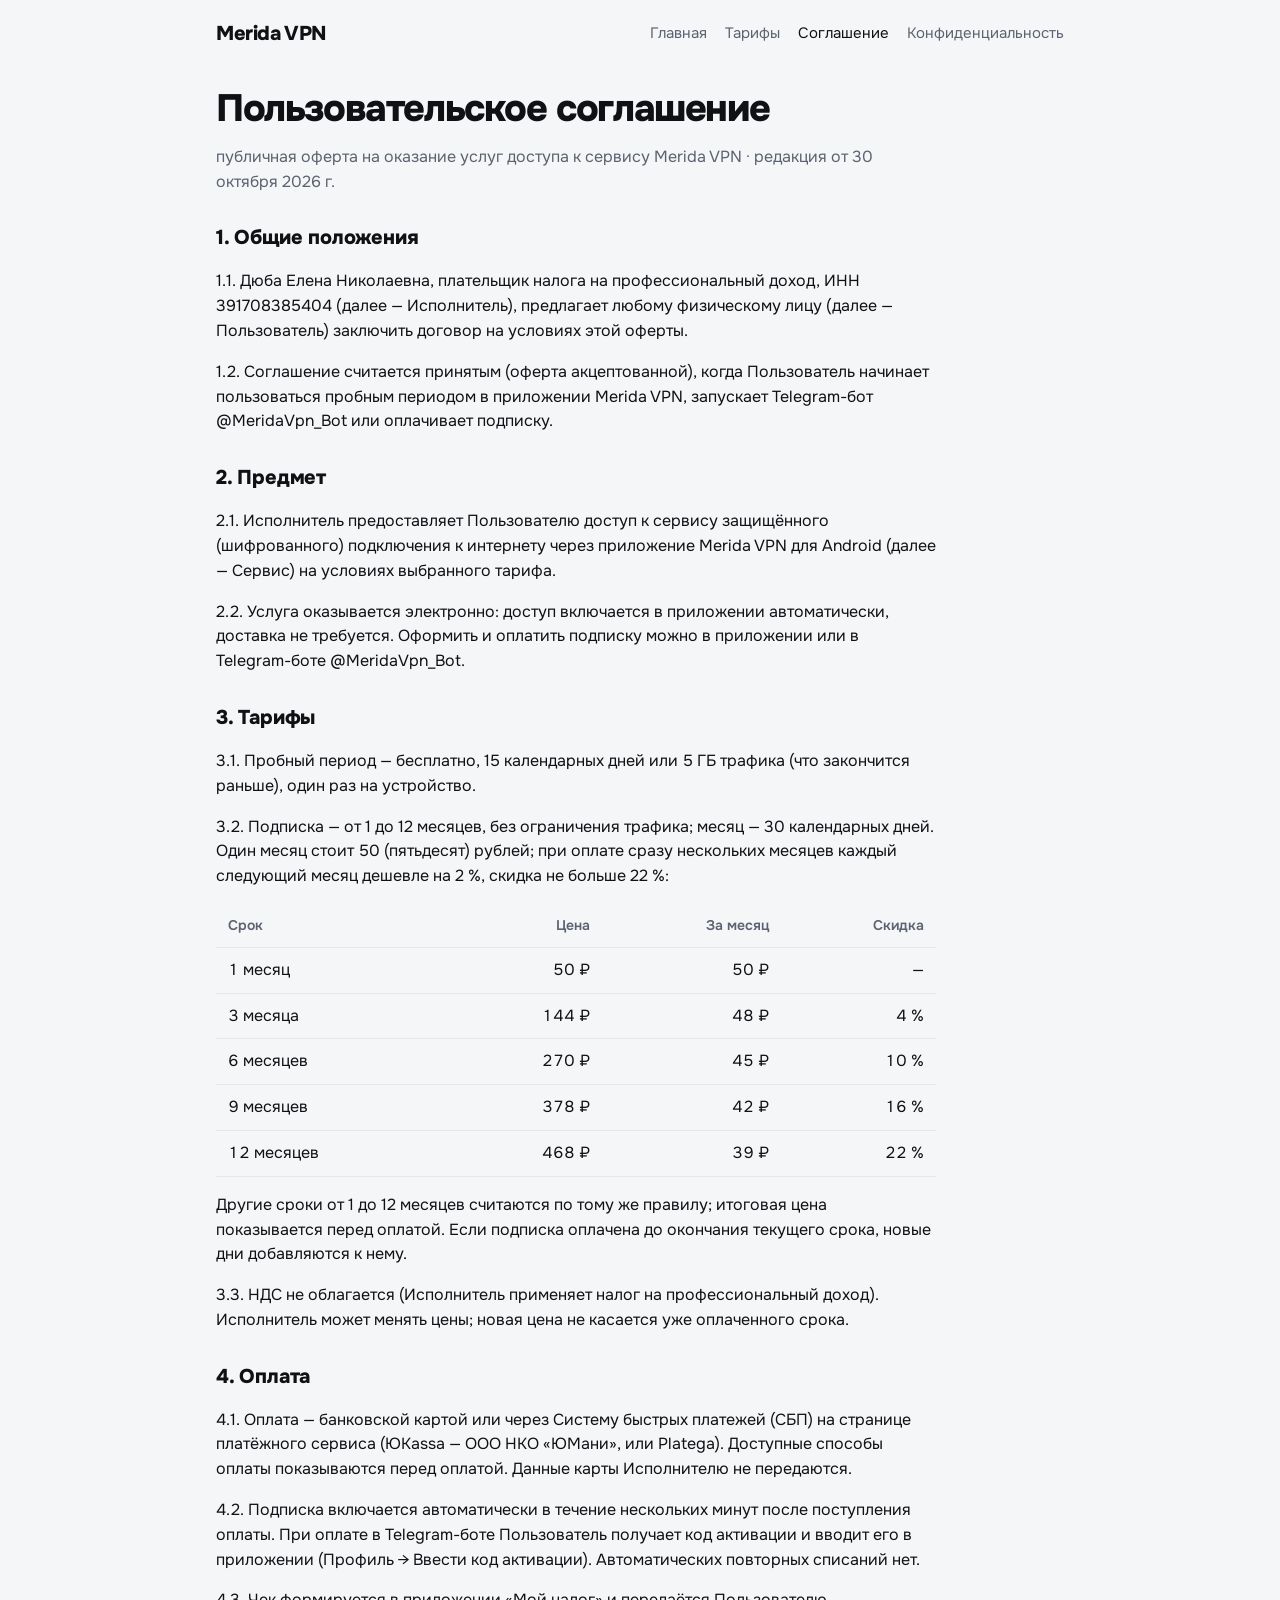
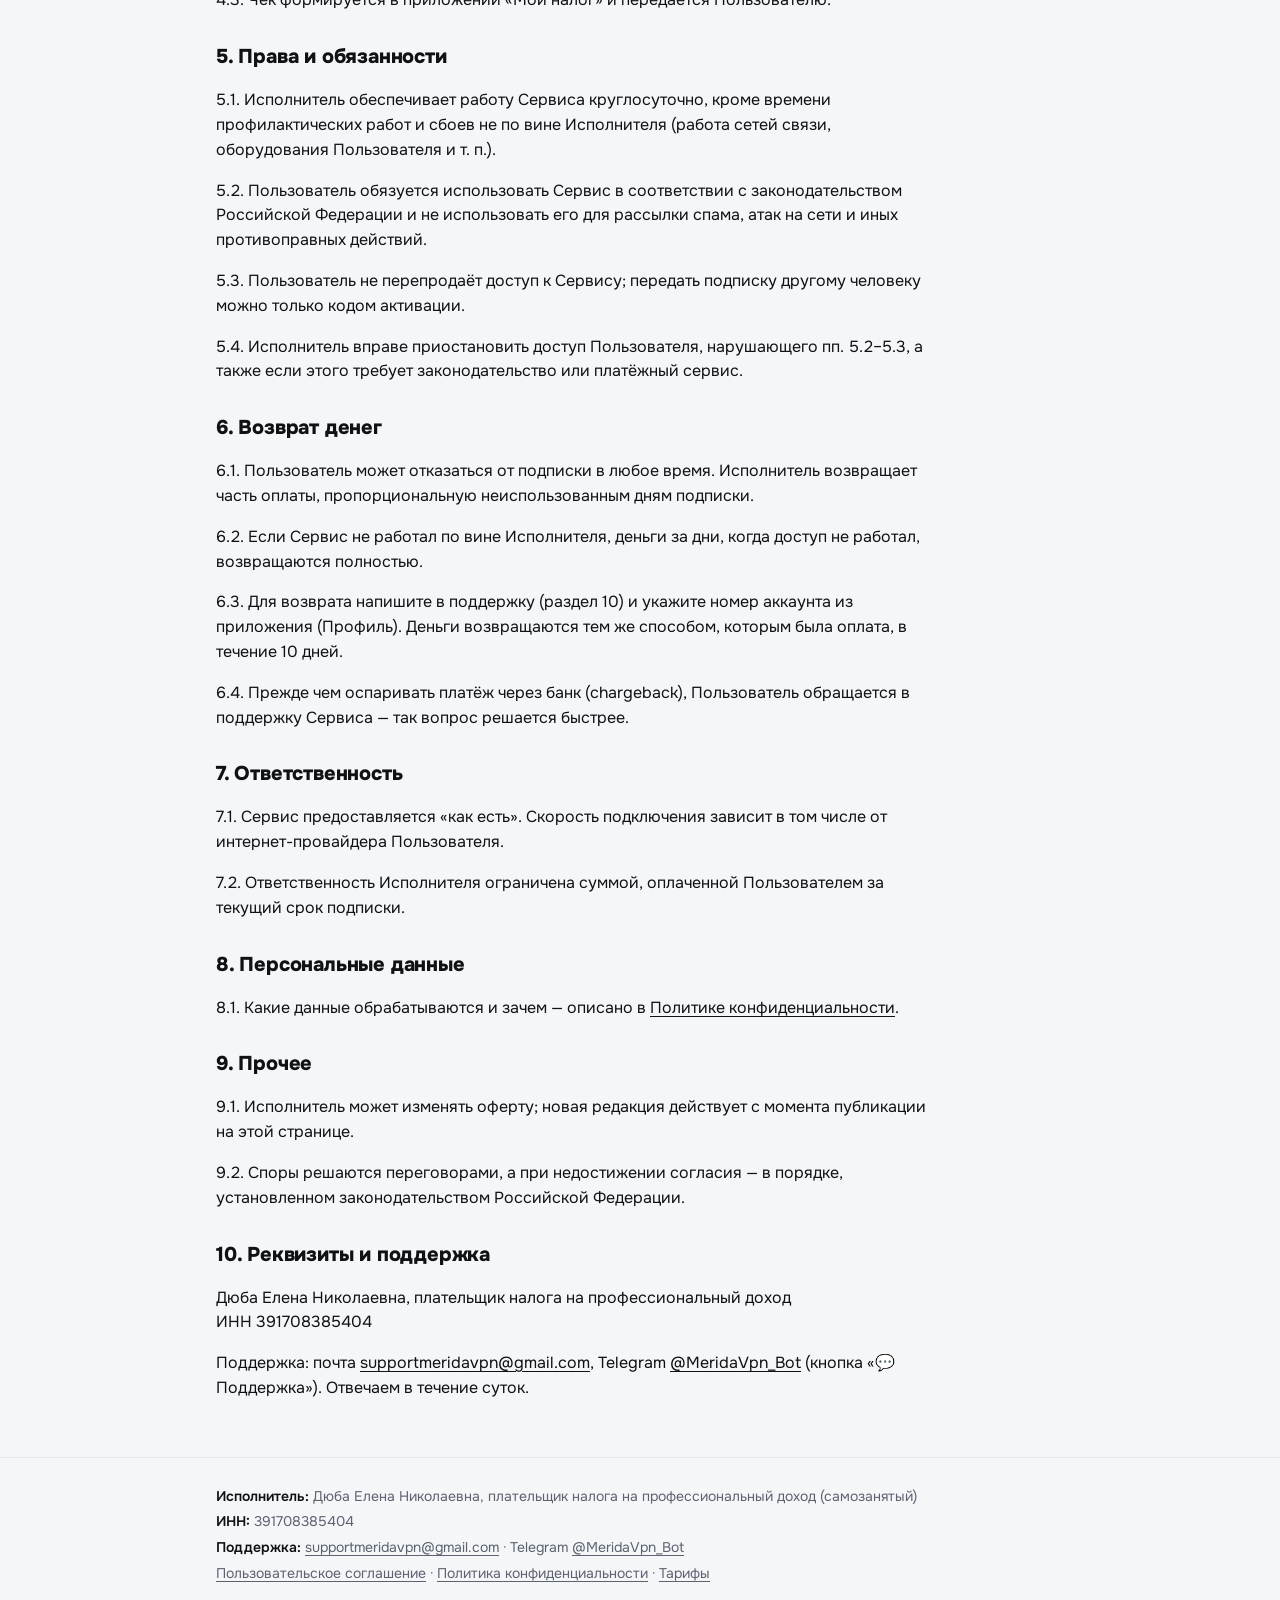
==== commit a7c30424: "Почта поддержки — supportmeridavpn@gmail.com (сайт, соглашение, политика, бот) Co-Authored-By: Claud" ====
--- a/oferta.html
+++ b/oferta.html
@@ -71,14 +71,14 @@
 
     <h2>10. Реквизиты и поддержка</h2>
     <p>Дюба Елена Николаевна, плательщик налога на профессиональный доход<br>ИНН 391708385404</p>
-    <p>Поддержка: почта <a href="mailto:vgepic806@gmail.com">vgepic806@gmail.com</a>, Telegram <a href="https://t.me/MeridaVpn_Bot">@MeridaVpn_Bot</a> (кнопка «💬 Поддержка»). Отвечаем в течение суток.</p>
+    <p>Поддержка: почта <a href="mailto:supportmeridavpn@gmail.com">supportmeridavpn@gmail.com</a>, Telegram <a href="https://t.me/MeridaVpn_Bot">@MeridaVpn_Bot</a> (кнопка «💬 Поддержка»). Отвечаем в течение суток.</p>
   </main>
 </div>
 <footer class="req">
   <div class="wrap">
     <p><b>Исполнитель:</b> Дюба Елена Николаевна, плательщик налога на профессиональный доход (самозанятый)</p>
     <p><b>ИНН:</b> 391708385404</p>
-    <p><b>Поддержка:</b> <a href="mailto:vgepic806@gmail.com">vgepic806@gmail.com</a> · Telegram <a href="https://t.me/MeridaVpn_Bot">@MeridaVpn_Bot</a></p>
+    <p><b>Поддержка:</b> <a href="mailto:supportmeridavpn@gmail.com">supportmeridavpn@gmail.com</a> · Telegram <a href="https://t.me/MeridaVpn_Bot">@MeridaVpn_Bot</a></p>
     <p><a href="oferta.html">Пользовательское соглашение</a> · <a href="privacy.html">Политика конфиденциальности</a> · <a href="index.html#price">Тарифы</a></p>
   </div>
 </footer>
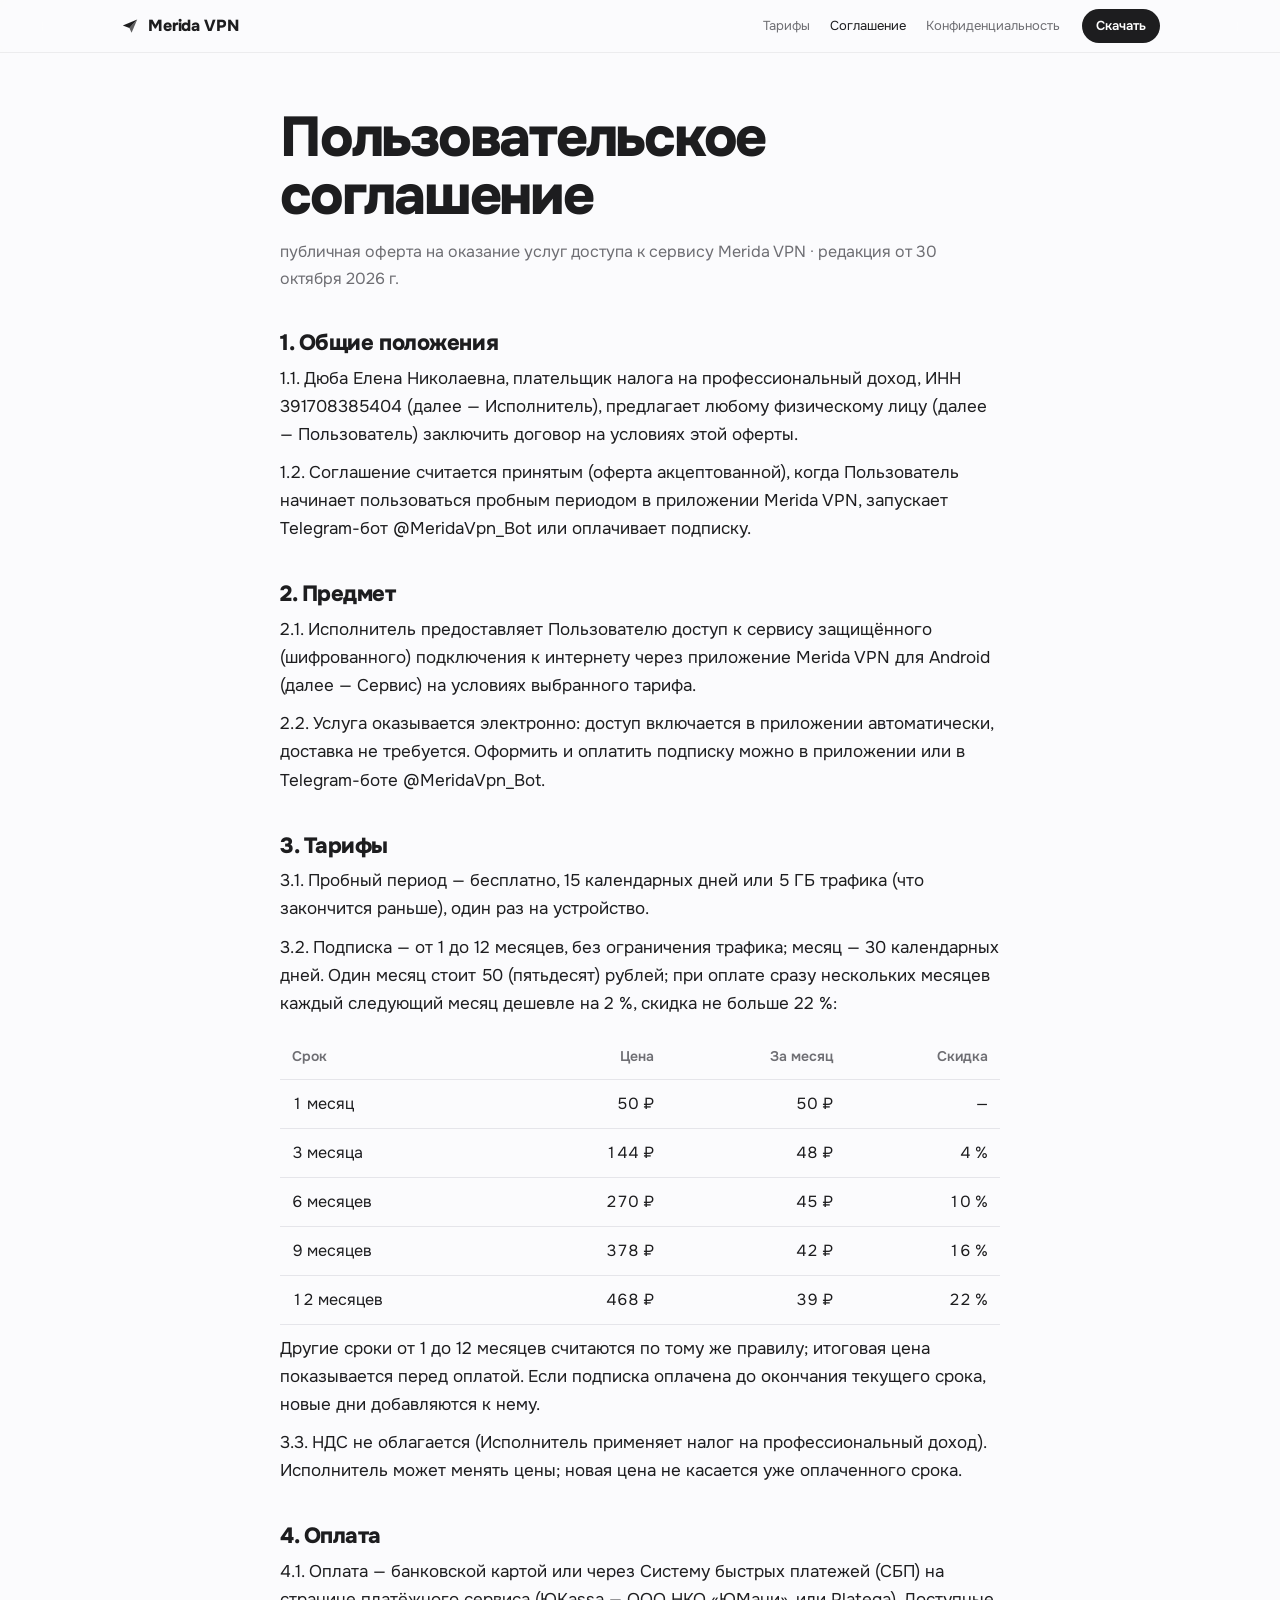
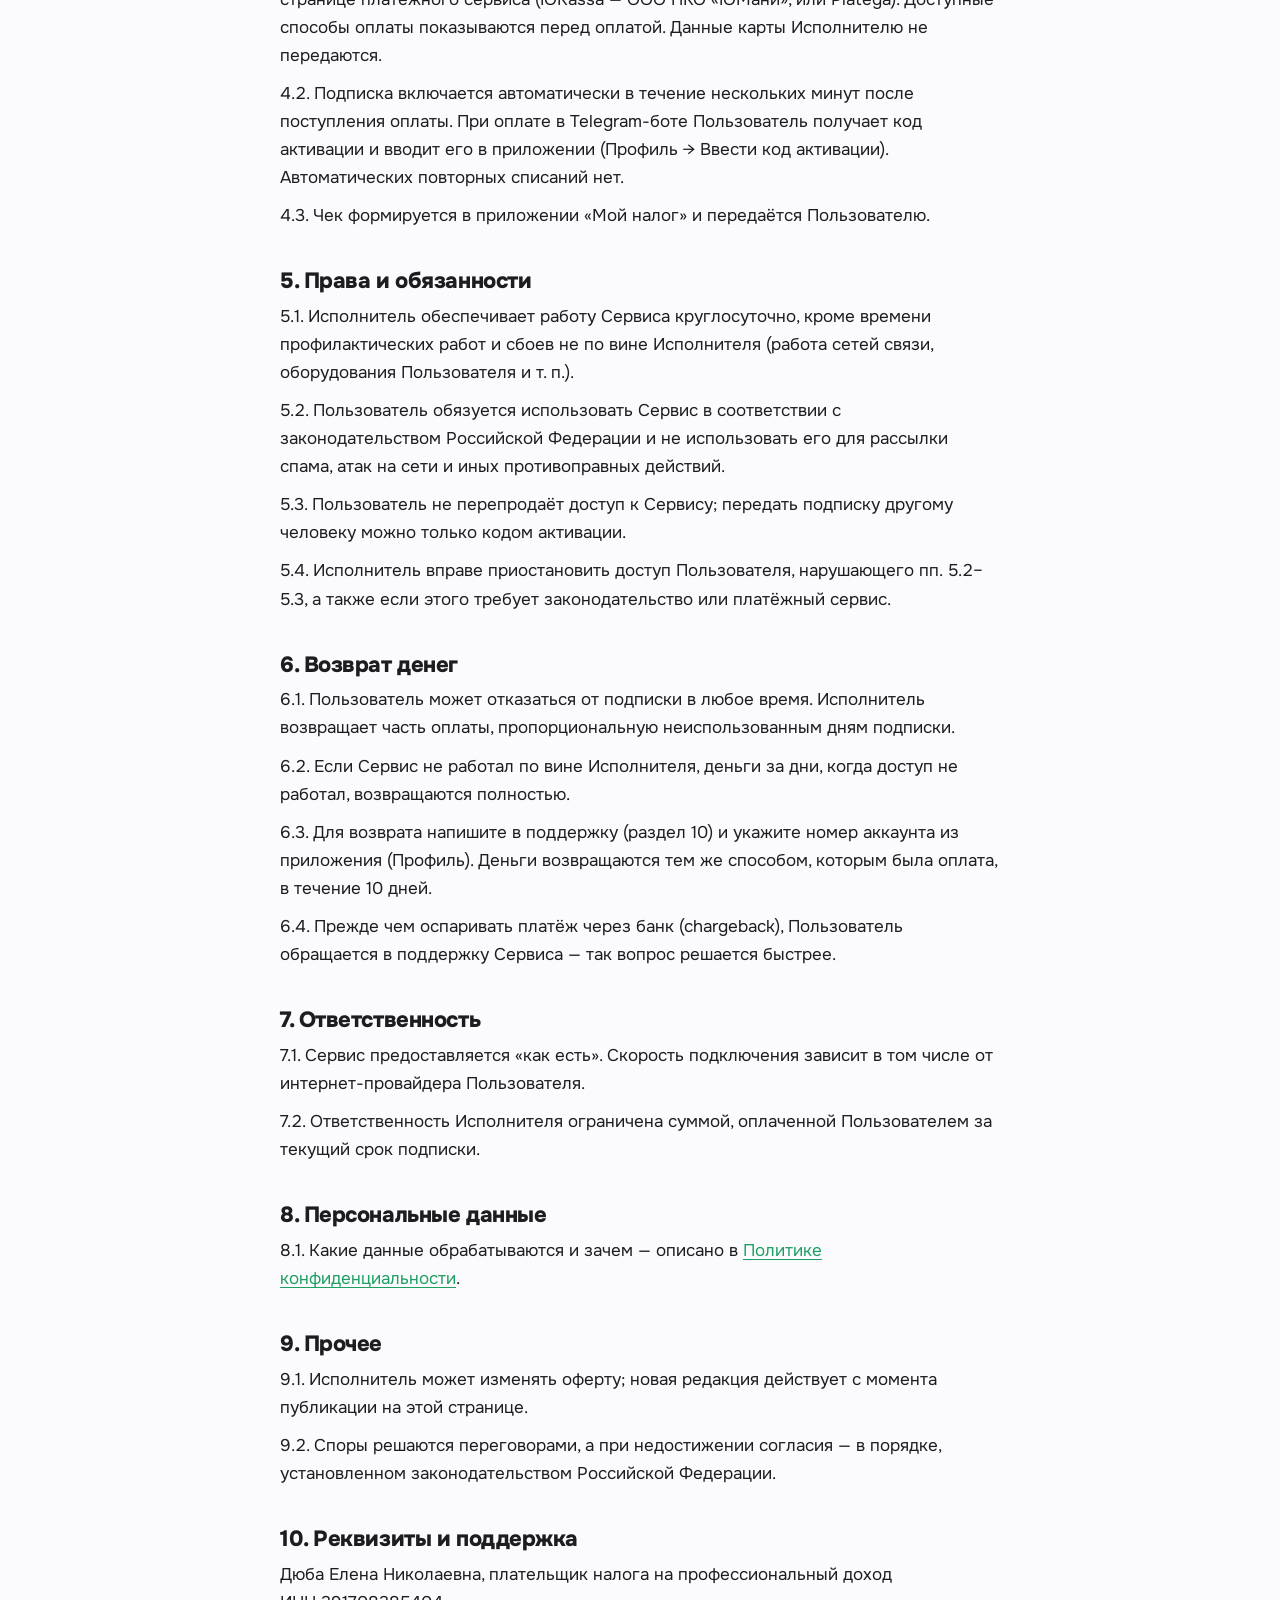
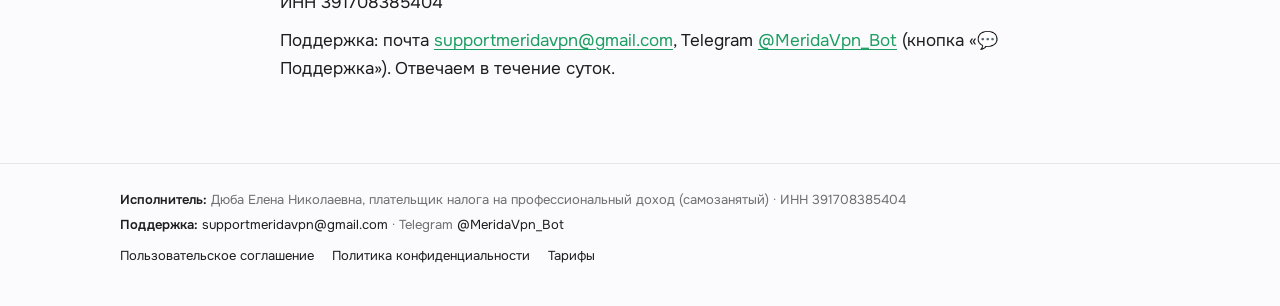
==== commit 7d9f6781: "Новый дизайн сайта (вариант A): светлый, как у Apple, с плавными анимациями - Главная: матовая шапка" ====
--- a/oferta.html
+++ b/oferta.html
@@ -2,18 +2,21 @@
 <html lang="ru">
 <head>
 <meta charset="utf-8">
-<meta name="viewport" content="width=device-width, initial-scale=1">
+<meta name="viewport" content="width=device-width, initial-scale=1, viewport-fit=cover">
+<meta name="theme-color" content="#FBFBFD">
 <title>Пользовательское соглашение — Merida VPN</title>
 <meta name="description" content="Пользовательское соглашение (публичная оферта) сервиса Merida VPN: тарифы, оплата, возврат, поддержка.">
 <link rel="stylesheet" href="style.css">
 </head>
 <body>
-<div class="wrap">
-  <header class="top">
-    <a class="brand" href="index.html">Merida VPN</a>
-    <nav class="links" aria-label="Разделы"><a href="index.html">Главная</a><a href="index.html#price">Тарифы</a><a href="oferta.html" aria-current="page">Соглашение</a><a href="privacy.html">Конфиденциальность</a></nav>
-  </header>
-  <main class="doc">
+<header class="nav">
+  <div class="wrap">
+    <a class="brand" href="index.html"><svg viewBox="0 0 100 100" aria-hidden="true"><path d="M14 48 86 18 47 60z" fill="currentColor"></path><path d="M47 60 86 18 58 84z" fill="currentColor" opacity="0.7"></path></svg>Merida VPN</a>
+    <nav class="links" aria-label="Разделы"><a href="index.html#price">Тарифы</a><a href="oferta.html" aria-current="page">Соглашение</a><a href="privacy.html">Конфиденциальность</a></nav>
+    <a class="pill" href="https://t.me/MeridaVpn_Bot">Скачать</a>
+  </div>
+</header>
+<main class="doc wrap">
     <h1>Пользовательское соглашение</h1>
     <p class="muted">публичная оферта на оказание услуг доступа к сервису Merida VPN · редакция от 30 октября 2026 г.</p>
 
@@ -72,14 +75,12 @@
     <h2>10. Реквизиты и поддержка</h2>
     <p>Дюба Елена Николаевна, плательщик налога на профессиональный доход<br>ИНН 391708385404</p>
     <p>Поддержка: почта <a href="mailto:supportmeridavpn@gmail.com">supportmeridavpn@gmail.com</a>, Telegram <a href="https://t.me/MeridaVpn_Bot">@MeridaVpn_Bot</a> (кнопка «💬 Поддержка»). Отвечаем в течение суток.</p>
-  </main>
-</div>
-<footer class="req">
+</main>
+<footer class="site">
   <div class="wrap">
-    <p><b>Исполнитель:</b> Дюба Елена Николаевна, плательщик налога на профессиональный доход (самозанятый)</p>
-    <p><b>ИНН:</b> 391708385404</p>
+    <p><b>Исполнитель:</b> Дюба Елена Николаевна, плательщик налога на профессиональный доход (самозанятый) · ИНН 391708385404</p>
     <p><b>Поддержка:</b> <a href="mailto:supportmeridavpn@gmail.com">supportmeridavpn@gmail.com</a> · Telegram <a href="https://t.me/MeridaVpn_Bot">@MeridaVpn_Bot</a></p>
-    <p><a href="oferta.html">Пользовательское соглашение</a> · <a href="privacy.html">Политика конфиденциальности</a> · <a href="index.html#price">Тарифы</a></p>
+    <p class="fl"><a href="oferta.html">Пользовательское соглашение</a><a href="privacy.html">Политика конфиденциальности</a><a href="index.html#price">Тарифы</a></p>
   </div>
 </footer>
 </body>
--- a/style.css
+++ b/style.css
@@ -1,90 +1,160 @@
-/* Сайт сервиса (GitHub Pages). Цвета и шрифт — как в приложении. */
+/* Сайт сервиса (GitHub Pages): светлый, как страница продукта Apple. Шрифт и зелёный — как в приложении. */
 @font-face { font-family: "Onest"; font-weight: 400; font-display: swap; src: url("fonts/onest_regular.ttf") format("truetype"); }
 @font-face { font-family: "Onest"; font-weight: 600; font-display: swap; src: url("fonts/onest_semibold.ttf") format("truetype"); }
 @font-face { font-family: "Onest"; font-weight: 800; font-display: swap; src: url("fonts/onest_extrabold.ttf") format("truetype"); }
 
 :root {
-  --bg: #F5F6F8; --fg: #0F1115; --sub: #5B6270; --surface: #FFFFFF; --border: #E3E6EB;
-  --accent: #0F1115; --on-accent: #FFFFFF; --green: #1E9E63;
+  --bg: #FBFBFD; --fg: #1D1D1F; --sub: #6E6E73; --dim: #A1A1A6; --line: #E5E5EA;
+  --card: #FFFFFF; --soft: #F2F2F5; --accent: #1E9E63;
+  --ease: cubic-bezier(.2, .75, .15, 1);
   color-scheme: light;
-}
-@media (prefers-color-scheme: dark) {
-  :root {
-    --bg: #0E1014; --fg: #F2F4F7; --sub: #8E95A3; --surface: #171A20; --border: #242833;
-    --accent: #F2F4F7; --on-accent: #0E1014; --green: #4CC38A;
-    color-scheme: dark;
-  }
 }
 
 * { box-sizing: border-box; }
-html { -webkit-text-size-adjust: 100%; }
-body {
-  margin: 0; background: var(--bg); color: var(--fg);
-  font: 400 16px/1.55 "Onest", system-ui, -apple-system, "Segoe UI", Roboto, sans-serif;
-}
-a { color: inherit; text-underline-offset: 3px; }
-.wrap { max-width: 880px; margin: 0 auto; padding: 0 16px; }
+html { -webkit-text-size-adjust: 100%; scroll-behavior: smooth; }
+body { margin: 0; background: var(--bg); color: var(--fg); font: 400 16px/1.5 "Onest", system-ui, -apple-system, "Segoe UI", Roboto, sans-serif; -webkit-font-smoothing: antialiased; }
+h1, h2, h3 { margin: 0; text-wrap: balance; }
+p { margin: 0; }
+a { color: inherit; }
+img { max-width: 100%; display: block; }
+.wrap { max-width: 1080px; margin: 0 auto; padding-left: max(20px, env(safe-area-inset-left, 0px)); padding-right: max(20px, env(safe-area-inset-right, 0px)); }
+.ico { width: 1em; height: 1em; display: inline-block; vertical-align: -0.14em; fill: currentColor; flex: none; }
+:focus-visible { outline: 2px solid var(--accent); outline-offset: 3px; border-radius: 10px; }
 
-header.top { display: flex; align-items: center; gap: 16px; padding: 18px 0; }
-.brand { font-weight: 800; font-size: 20px; letter-spacing: -0.4px; text-decoration: none; flex: 1; }
-nav.links { display: flex; gap: 18px; font-size: 15px; color: var(--sub); }
-nav.links a { text-decoration: none; }
-nav.links a:hover, nav.links a[aria-current="page"] { color: var(--fg); }
+/* Шапка: матовое стекло, остаётся сверху при прокрутке */
+.nav { position: sticky; top: 0; z-index: 20; background: rgba(251, 251, 253, .72); backdrop-filter: saturate(180%) blur(20px); -webkit-backdrop-filter: saturate(180%) blur(20px); border-bottom: 1px solid rgba(0, 0, 0, .06); }
+.nav .wrap { height: 52px; display: flex; align-items: center; gap: 22px; }
+.brand { display: flex; align-items: center; gap: 8px; font-weight: 800; font-size: 16px; letter-spacing: -.01em; text-decoration: none; }
+.brand svg { width: 20px; height: 20px; }
+.nav .links { display: flex; gap: 20px; margin-left: auto; font-size: 13px; color: var(--sub); }
+.nav .links a { text-decoration: none; transition: color .3s; }
+.nav .links a:hover, .nav .links a[aria-current="page"] { color: var(--fg); }
+.pill { display: inline-flex; align-items: center; text-decoration: none; background: var(--fg); color: #fff; font-size: 13px; font-weight: 600; padding: 7px 14px; border-radius: 999px; transition: transform .4s var(--ease); }
+.pill:hover { transform: scale(1.04); }
+@media (max-width: 640px) { .nav .links { display: none; } .pill { margin-left: auto; } }
 
-.hero { display: grid; grid-template-columns: 1.1fr 0.9fr; align-items: center; gap: 24px; padding: 28px 0 40px; }
-.eyebrow { font-size: 12px; font-weight: 600; letter-spacing: 1.6px; color: var(--sub); text-transform: uppercase; }
-h1 { font-size: clamp(34px, 7vw, 52px); line-height: 1.05; letter-spacing: -1.4px; font-weight: 800; margin: 10px 0 14px; text-wrap: balance; }
-.lead { font-size: 18px; color: var(--sub); margin: 0 0 24px; max-width: 34ch; }
-.hero img { width: 100%; max-width: 360px; height: auto; justify-self: center; }
-.hero .light-img { display: none; }
-@media (prefers-color-scheme: light) { .hero .light-img { display: block; } .hero .dark-img { display: none; } }
+/* Первый экран */
+.hero { text-align: center; padding-block: 72px 28px; }
+.eyebrow { font-size: 17px; font-weight: 600; color: var(--accent); }
+h1 { font-size: clamp(46px, 10vw, 104px); font-weight: 800; letter-spacing: -.045em; line-height: .98; margin-top: 12px; }
+h1 span { display: block; color: var(--dim); }
+.lead { font-size: clamp(18px, 2.4vw, 22px); line-height: 1.45; color: var(--sub); max-width: 34ch; margin: 22px auto 0; }
+.cta { display: flex; gap: 22px; justify-content: center; align-items: center; flex-wrap: wrap; margin-top: 30px; }
+.btn { display: inline-flex; align-items: center; gap: 8px; text-decoration: none; background: var(--accent); color: #fff; font-weight: 600; font-size: 17px; padding: 14px 26px; border-radius: 999px; transition: transform .45s var(--ease), box-shadow .45s var(--ease); box-shadow: 0 8px 24px rgba(30, 158, 99, .28); }
+.btn:hover { transform: translateY(-2px) scale(1.02); box-shadow: 0 14px 34px rgba(30, 158, 99, .34); }
+.more { font-size: 17px; color: var(--accent); text-decoration: none; display: inline-flex; align-items: center; gap: 4px; }
+.more:hover { text-decoration: underline; text-underline-offset: 4px; }
 
-.btn {
-  display: inline-flex; align-items: center; justify-content: center; gap: 10px;
-  height: 56px; padding: 0 28px; border-radius: 28px;
-  background: var(--accent); color: var(--on-accent); font-weight: 600; font-size: 17px; text-decoration: none;
-}
-.btn.ghost { background: transparent; color: var(--fg); border: 1.5px solid var(--border); }
-.actions { display: flex; flex-wrap: wrap; gap: 10px; }
+/* Телефон с приложением: выезжает и увеличивается при прокрутке */
+.stage { display: flex; justify-content: center; padding-block: 24px 40px; }
+.phone { --p: 1; width: min(300px, 76vw); aspect-ratio: 300 / 620; border-radius: 52px; padding: 11px; background: #1D1D1F; box-shadow: 0 50px 90px rgba(0, 0, 0, .18), inset 0 0 0 2px #3A3A3C; transform: translateY(calc((1 - var(--p)) * 70px)) scale(calc(.86 + .14 * var(--p))); will-change: transform; }
+.screen { position: relative; height: 100%; border-radius: 42px; overflow: hidden; background: #F5F6F8; display: flex; flex-direction: column; align-items: center; padding: 34px 18px 18px; color: #0F1115; }
+.screen::before { content: ""; position: absolute; top: 10px; left: 50%; width: 86px; height: 24px; margin-left: -43px; border-radius: 14px; background: #1D1D1F; }
+.screen .st { margin-top: 14px; display: flex; align-items: center; gap: 7px; font-weight: 800; font-size: 20px; letter-spacing: -.02em; }
+.screen .st i { width: 9px; height: 9px; border-radius: 50%; background: #1E9E63; box-shadow: 0 0 0 5px rgba(30, 158, 99, .16); }
+.screen .tm { font-size: 12px; color: #5B6270; margin-top: 4px; font-variant-numeric: tabular-nums; }
+.screen img { width: 112%; max-width: none; margin-top: 6px; flex: 1; min-height: 0; object-fit: contain; }
+.screen .srv { width: 100%; display: flex; align-items: center; justify-content: space-between; background: #fff; border: 1px solid #E3E6EB; border-radius: 16px; padding: 11px 14px; font-size: 13px; font-weight: 600; }
+.screen .srv small { color: #5B6270; font-weight: 400; }
+.screen .go { width: 100%; margin-top: 10px; text-align: center; background: #0F1115; color: #fff; border-radius: 18px; padding: 13px; font-size: 14px; font-weight: 800; }
 
-section { padding: 28px 0; border-top: 1px solid var(--border); }
-h2 { font-size: 28px; letter-spacing: -0.6px; font-weight: 800; margin: 0 0 18px; }
-h3 { font-size: 18px; font-weight: 600; margin: 0 0 6px; }
+/* Фраза, которая загорается слово за словом */
+.words { font-size: clamp(30px, 5.4vw, 60px); font-weight: 800; letter-spacing: -.035em; line-height: 1.12; max-width: 20ch; padding-block: 90px; }
+.js .words .w { color: var(--dim); transition: color .5s var(--ease); }
+.js .words .w.on { color: var(--fg); }
 
-.grid { display: grid; grid-template-columns: repeat(auto-fit, minmax(240px, 1fr)); gap: 12px; }
-.card { background: var(--surface); border: 1px solid var(--border); border-radius: 20px; padding: 20px; }
-.card p { margin: 0; color: var(--sub); }
+section.block { padding-block: 64px; }
+h2 { font-size: clamp(34px, 6vw, 56px); font-weight: 800; letter-spacing: -.04em; line-height: 1.04; }
+.sub2 { font-size: 19px; color: var(--sub); margin-top: 12px; max-width: 44ch; line-height: 1.45; }
 
-.plan .price { font-size: 40px; font-weight: 800; letter-spacing: -1px; margin: 6px 0 2px; }
-.plan .price small { font-size: 16px; font-weight: 400; color: var(--sub); letter-spacing: 0; }
-.plan ul { margin: 12px 0 0; padding-left: 20px; color: var(--sub); }
-.plan.main { border-color: var(--fg); }
-.tag { display: inline-block; font-size: 12px; font-weight: 600; padding: 3px 10px; border-radius: 10px; border: 1px solid var(--border); color: var(--sub); }
+/* Возможности: плитки разного размера */
+.bento { display: grid; grid-template-columns: repeat(6, minmax(0, 1fr)); gap: 14px; margin-top: 34px; }
+.tile { grid-column: span 2; background: var(--card); border-radius: 26px; padding: 26px; min-width: 0; box-shadow: 0 1px 0 rgba(0, 0, 0, .03); display: flex; flex-direction: column; gap: 10px; }
+.tile.wide { grid-column: span 4; }
+.tile.full { grid-column: span 6; }
+.tile .ti { font-size: 30px; color: var(--accent); }
+.tile h3 { font-size: 22px; font-weight: 800; letter-spacing: -.02em; }
+.tile p { color: var(--sub); font-size: 16px; line-height: 1.45; }
+.tile .big { font-size: clamp(64px, 9vw, 96px); font-weight: 800; letter-spacing: -.05em; line-height: .9; }
+.tile.dark { background: #1D1D1F; color: #F5F5F7; }
+.tile.dark p { color: #A1A1A6; }
+.tile.dark .ti { color: #4CC38A; }
+@media (max-width: 760px) { .bento { grid-template-columns: repeat(2, minmax(0, 1fr)); } .tile, .tile.wide, .tile.full { grid-column: span 2; } .tile.half { grid-column: span 1; } }
 
-ol.steps { margin: 0; padding-left: 22px; }
-ol.steps li { margin-bottom: 10px; }
-ol.steps li::marker { font-weight: 800; }
-
-.doc { padding: 12px 0 40px; max-width: 720px; }
-.doc h1 { font-size: clamp(28px, 6vw, 38px); }
-.doc h2 { font-size: 20px; margin: 28px 0 8px; letter-spacing: -0.2px; }
-.doc p, .doc li { color: var(--fg); }
-.doc .muted { color: var(--sub); }
-
-footer.req { border-top: 1px solid var(--border); padding: 24px 0 40px; color: var(--sub); font-size: 14px; }
-footer.req b { color: var(--fg); font-weight: 600; }
-footer.req p { margin: 4px 0; }
-
-@media (max-width: 640px) {
-  .hero { grid-template-columns: 1fr; padding-top: 8px; }
-  .hero img { max-width: 260px; grid-row: 1; }
-  nav.links { gap: 12px; font-size: 14px; }
-  .btn { width: 100%; }
-}
-
-/* Таблица тарифов: на узком экране прокручивается внутри себя */
+/* Тарифы: выбор срока с ползунком и плавно меняющейся ценой */
+.plan { margin-top: 34px; background: var(--card); border-radius: 30px; padding: clamp(22px, 4vw, 40px); display: grid; grid-template-columns: minmax(0, 1.1fr) minmax(0, 1fr); gap: 32px; align-items: center; }
+@media (max-width: 760px) { .plan { grid-template-columns: minmax(0, 1fr); } }
+.seg { position: relative; display: grid; grid-template-columns: repeat(5, minmax(0, 1fr)); background: var(--soft); border-radius: 14px; padding: 4px; }
+.seg .knob { position: absolute; top: 4px; bottom: 4px; left: 0; width: 0; border-radius: 11px; background: #fff; box-shadow: 0 2px 8px rgba(0, 0, 0, .12); transition: transform .55s var(--ease), width .55s var(--ease); }
+.seg button { position: relative; z-index: 1; border: 0; background: transparent; font: inherit; font-size: 15px; font-weight: 600; color: var(--sub); padding: 11px 0; cursor: pointer; transition: color .3s; }
+.seg button[aria-checked="true"] { color: var(--fg); }
+.seg button small { display: block; font-size: 11px; font-weight: 400; }
+.price-line { display: flex; align-items: baseline; gap: 8px; margin-top: 22px; }
+.price-big { font-size: clamp(64px, 10vw, 104px); font-weight: 800; letter-spacing: -.05em; line-height: 1; font-variant-numeric: tabular-nums; }
+.price-cur { font-size: 34px; font-weight: 800; color: var(--sub); }
+.per { font-size: 17px; color: var(--sub); margin-top: 6px; font-variant-numeric: tabular-nums; }
+.per b { color: var(--accent); font-weight: 600; }
+.checks { list-style: none; margin: 0; padding: 0; display: grid; gap: 14px; font-size: 17px; }
+.checks li { display: flex; gap: 12px; align-items: flex-start; }
+.checks .ico { color: var(--accent); font-size: 22px; }
+.trial { margin-top: 14px; display: flex; gap: 12px; align-items: center; justify-content: space-between; flex-wrap: wrap; border: 1px solid var(--line); border-radius: 22px; padding: 18px 22px; font-size: 16px; color: var(--sub); }
+.trial b { color: var(--fg); }
 .table { overflow-x: auto; margin: 16px 0 10px; }
 table.prices { width: 100%; border-collapse: collapse; font-variant-numeric: tabular-nums; }
-.prices th, .prices td { padding: 10px 12px; border-bottom: 1px solid var(--border); text-align: left; white-space: nowrap; }
+.prices th, .prices td { padding: 12px; border-bottom: 1px solid var(--line); text-align: left; white-space: nowrap; }
 .prices th { color: var(--sub); font-weight: 600; font-size: 14px; }
 .prices .num { text-align: right; }
+.prices td:first-child { white-space: normal; }
+@media (max-width: 640px) { .prices th, .prices td { padding: 11px 6px; font-size: 15px; } }
+details.all { margin-top: 14px; }
+details.all summary { cursor: pointer; color: var(--accent); font-size: 16px; list-style: none; display: inline-flex; align-items: center; gap: 4px; }
+details.all summary::-webkit-details-marker { display: none; }
+
+/* Как начать */
+.steps { list-style: none; margin: 34px 0 0; padding: 0; display: grid; grid-template-columns: repeat(3, minmax(0, 1fr)); gap: 14px; counter-reset: s; }
+@media (max-width: 760px) { .steps { grid-template-columns: minmax(0, 1fr); } }
+.steps li { counter-increment: s; background: var(--card); border-radius: 24px; padding: 24px; min-width: 0; }
+.steps li::before { content: counter(s); display: grid; place-items: center; width: 34px; height: 34px; border-radius: 50%; background: var(--fg); color: #fff; font-weight: 800; font-size: 15px; margin-bottom: 16px; }
+.steps h3 { font-size: 19px; font-weight: 800; letter-spacing: -.01em; }
+.steps p { color: var(--sub); margin-top: 6px; line-height: 1.45; }
+
+/* Поддержка */
+.help { margin-top: 30px; display: grid; grid-template-columns: repeat(2, minmax(0, 1fr)); gap: 14px; }
+@media (max-width: 760px) { .help { grid-template-columns: minmax(0, 1fr); } }
+.help .h { display: flex; gap: 16px; align-items: center; background: var(--card); border-radius: 22px; padding: 20px 22px; text-decoration: none; min-width: 0; transition: transform .45s var(--ease); }
+.help a.h:hover { transform: translateY(-2px); }
+.help .h .ico { font-size: 28px; color: var(--accent); }
+.help .h span { display: flex; flex-direction: column; gap: 2px; min-width: 0; }
+.help .h small { color: var(--sub); font-size: 14px; }
+.help .h b { font-size: 17px; font-weight: 600; overflow-wrap: anywhere; }
+
+/* Документы: соглашение и политика */
+.doc { max-width: 760px; padding-block: 56px 40px; }
+.doc h1 { font-size: clamp(36px, 6vw, 56px); letter-spacing: -.04em; line-height: 1.04; margin: 0; }
+.doc .muted { color: var(--sub); margin-top: 14px; font-size: 16px; }
+.doc h2 { font-size: 22px; letter-spacing: -.02em; margin: 40px 0 10px; }
+.doc p, .doc li { font-size: 17px; line-height: 1.65; }
+.doc p + p { margin-top: 10px; }
+.doc ul { padding-left: 22px; margin: 10px 0; }
+.doc li + li { margin-top: 6px; }
+.doc a { color: var(--accent); text-underline-offset: 3px; }
+
+/* Подвал с реквизитами */
+footer.site { border-top: 1px solid var(--line); margin-top: 40px; padding-block: 26px 40px; font-size: 13px; color: var(--sub); line-height: 1.6; }
+footer.site b { color: var(--fg); font-weight: 600; }
+footer.site p + p { margin-top: 4px; }
+footer.site .fl { display: flex; gap: 18px; flex-wrap: wrap; margin-top: 10px; }
+footer.site a { color: var(--fg); text-decoration: none; }
+footer.site a:hover { text-decoration: underline; }
+
+/* Плавное появление: только когда работает скрипт, иначе всё видно сразу */
+.js .rv { opacity: .32; transform: translateY(28px) scale(.985); transition: opacity 1s var(--ease), transform 1.2s var(--ease); transition-delay: var(--d, 0ms); }
+.js .rv.in { opacity: 1; transform: none; }
+@keyframes rise { from { opacity: .15; transform: translateY(22px); } to { opacity: 1; transform: none; } }
+.ld { animation: rise 1.1s var(--ease) both; animation-delay: var(--d, 0ms); }
+
+@media (prefers-reduced-motion: reduce) {
+  html { scroll-behavior: auto; }
+  .js .rv, .ld { opacity: 1; transform: none; transition: none; animation: none; }
+  .phone { transform: none; }
+}
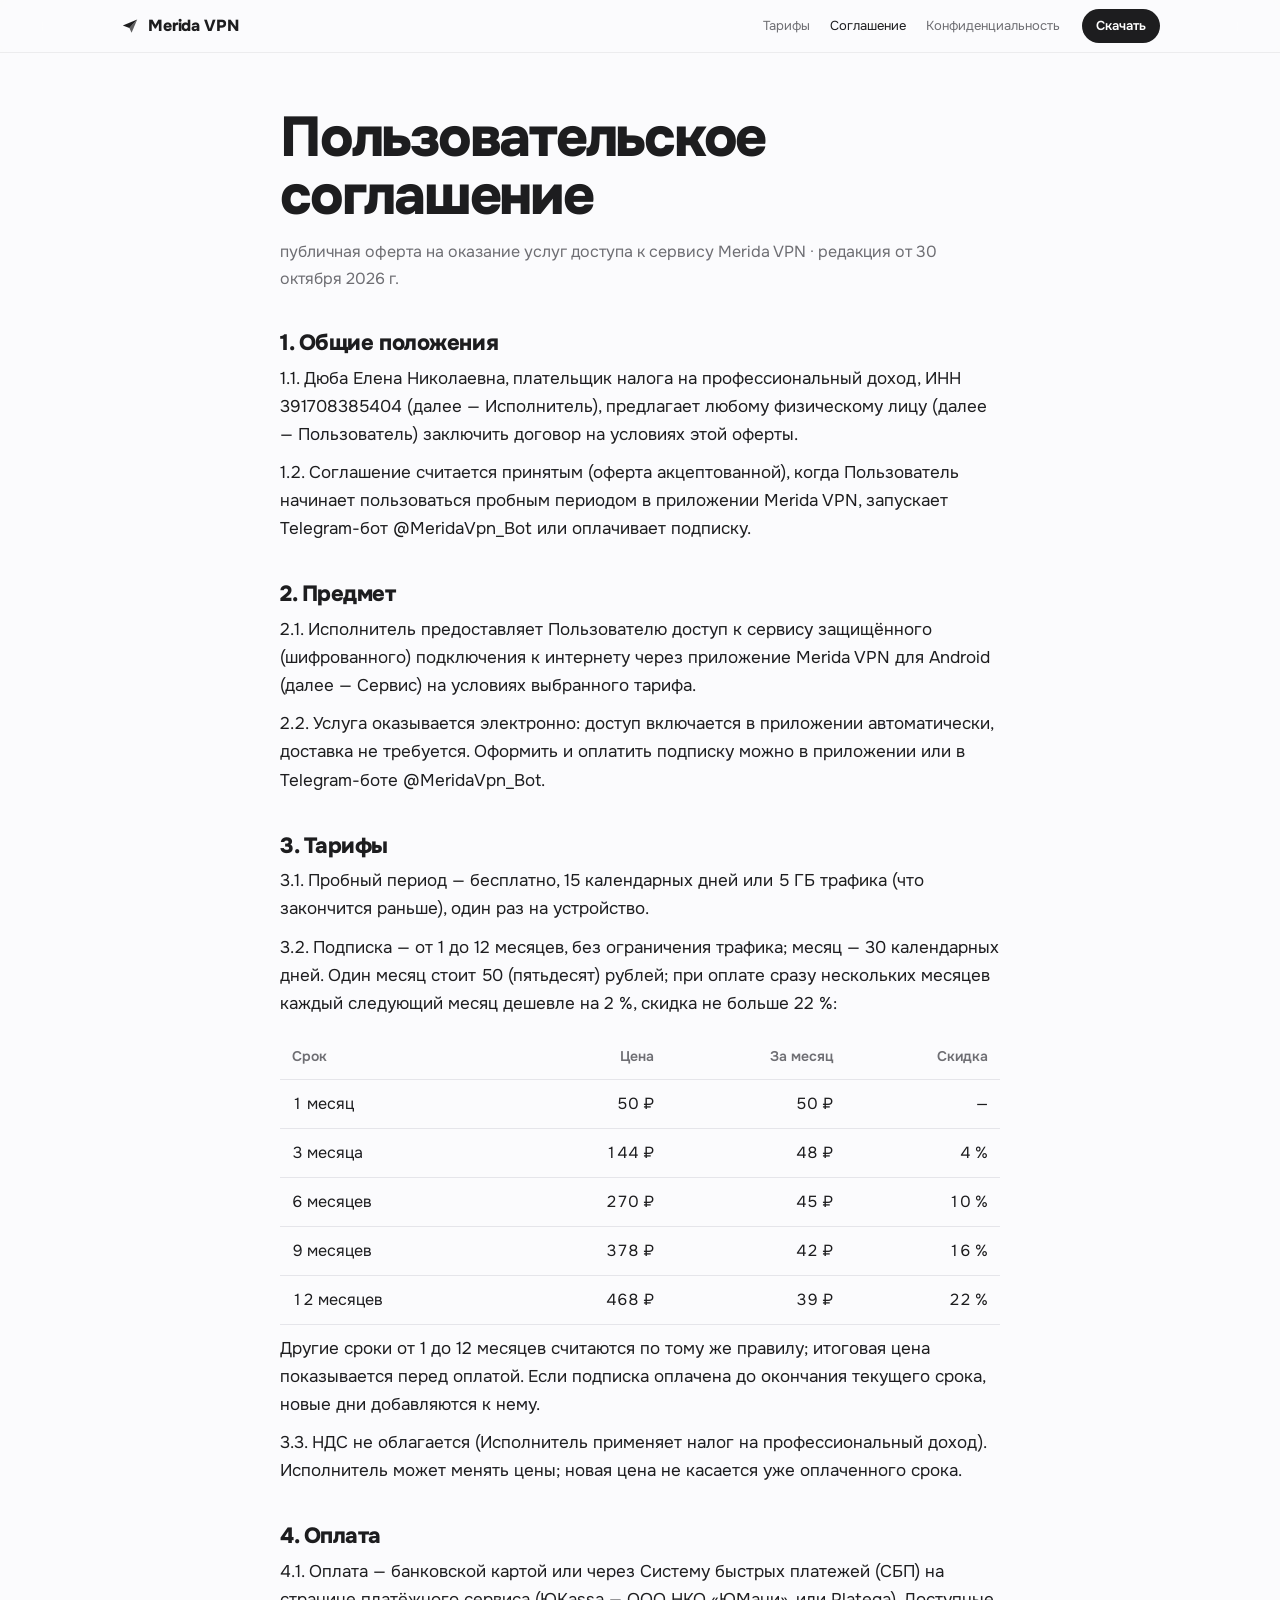
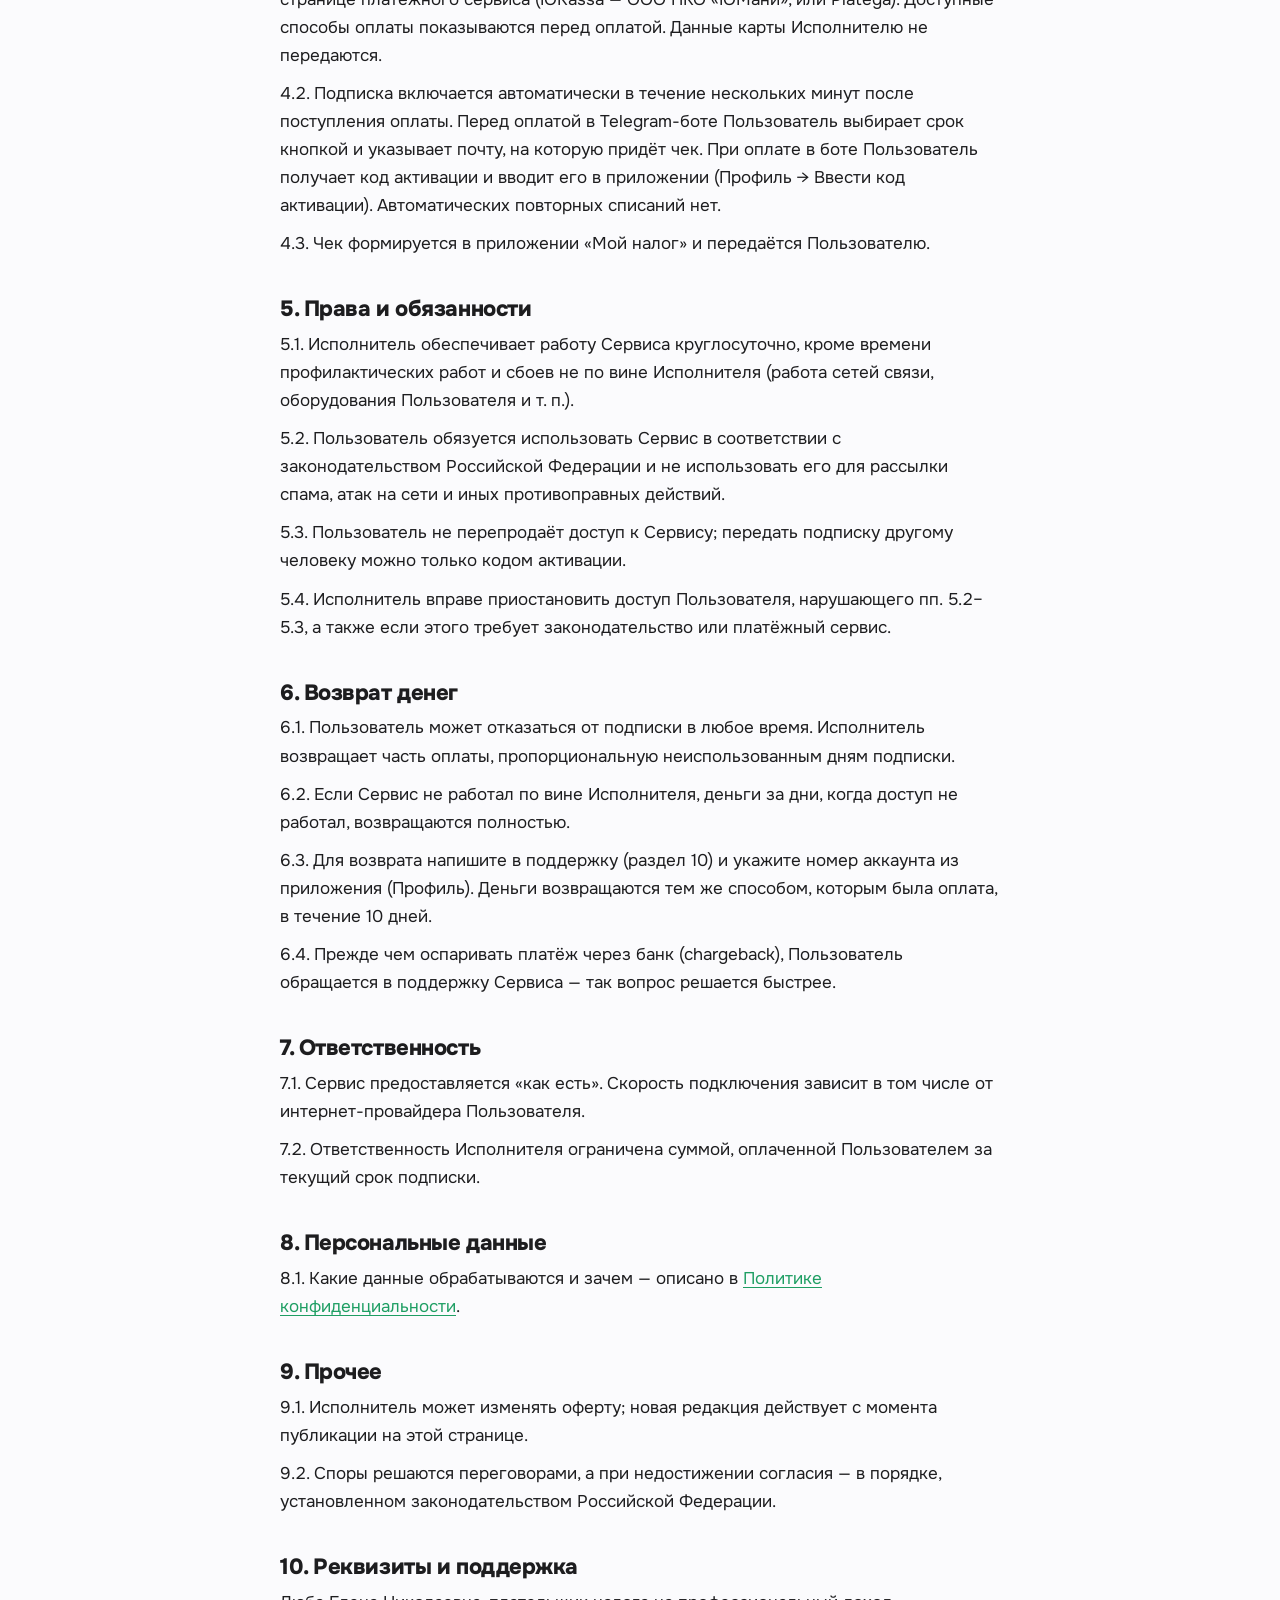
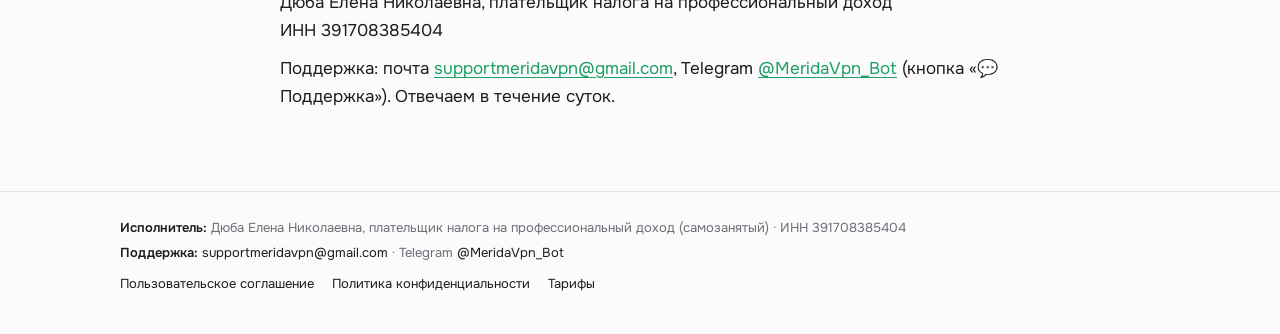
==== commit 41e1a122: "Бот: тарифы кнопками, почта для чека перед оплатой, заглушка оплаты; почта в документах Co-Authored-" ====
--- a/oferta.html
+++ b/oferta.html
@@ -46,7 +46,7 @@
 
     <h2>4. Оплата</h2>
     <p>4.1. Оплата — банковской картой или через Систему быстрых платежей (СБП) на странице платёжного сервиса (ЮKassa — ООО НКО «ЮМани», или Platega). Доступные способы оплаты показываются перед оплатой. Данные карты Исполнителю не передаются.</p>
-    <p>4.2. Подписка включается автоматически в течение нескольких минут после поступления оплаты. При оплате в Telegram-боте Пользователь получает код активации и вводит его в приложении (Профиль → Ввести код активации). Автоматических повторных списаний нет.</p>
+    <p>4.2. Подписка включается автоматически в течение нескольких минут после поступления оплаты. Перед оплатой в Telegram-боте Пользователь выбирает срок кнопкой и указывает почту, на которую придёт чек. При оплате в боте Пользователь получает код активации и вводит его в приложении (Профиль → Ввести код активации). Автоматических повторных списаний нет.</p>
     <p>4.3. Чек формируется в приложении «Мой налог» и передаётся Пользователю.</p>
 
     <h2>5. Права и обязанности</h2>
--- a/style.css
+++ b/style.css
@@ -48,15 +48,50 @@
 /* Телефон с приложением: выезжает и увеличивается при прокрутке */
 .stage { display: flex; justify-content: center; padding-block: 24px 40px; }
 .phone { --p: 1; width: min(300px, 76vw); aspect-ratio: 300 / 620; border-radius: 52px; padding: 11px; background: #1D1D1F; box-shadow: 0 50px 90px rgba(0, 0, 0, .18), inset 0 0 0 2px #3A3A3C; transform: translateY(calc((1 - var(--p)) * 70px)) scale(calc(.86 + .14 * var(--p))); will-change: transform; }
-.screen { position: relative; height: 100%; border-radius: 42px; overflow: hidden; background: #F5F6F8; display: flex; flex-direction: column; align-items: center; padding: 34px 18px 18px; color: #0F1115; }
-.screen::before { content: ""; position: absolute; top: 10px; left: 50%; width: 86px; height: 24px; margin-left: -43px; border-radius: 14px; background: #1D1D1F; }
-.screen .st { margin-top: 14px; display: flex; align-items: center; gap: 7px; font-weight: 800; font-size: 20px; letter-spacing: -.02em; }
-.screen .st i { width: 9px; height: 9px; border-radius: 50%; background: #1E9E63; box-shadow: 0 0 0 5px rgba(30, 158, 99, .16); }
-.screen .tm { font-size: 12px; color: #5B6270; margin-top: 4px; font-variant-numeric: tabular-nums; }
-.screen img { width: 112%; max-width: none; margin-top: 6px; flex: 1; min-height: 0; object-fit: contain; }
-.screen .srv { width: 100%; display: flex; align-items: center; justify-content: space-between; background: #fff; border: 1px solid #E3E6EB; border-radius: 16px; padding: 11px 14px; font-size: 13px; font-weight: 600; }
-.screen .srv small { color: #5B6270; font-weight: 400; }
-.screen .go { width: 100%; margin-top: 10px; text-align: center; background: #0F1115; color: #fff; border-radius: 18px; padding: 13px; font-size: 14px; font-weight: 800; }
+.screen { position: relative; height: 100%; border-radius: 42px; overflow: hidden; background: #F5F6F8; color: #0F1115; display: flex; flex-direction: column; text-align: left; }
+.screen::before { content: ""; position: absolute; z-index: 3; top: 10px; left: 50%; width: 86px; height: 24px; margin-left: -43px; border-radius: 14px; background: #1D1D1F; }
+/* Экран приложения — как настоящий; при прокрутке «подключается»: подключение… → защищено */
+.app-glow { position: absolute; inset: 0 0 auto; height: 46%; pointer-events: none; opacity: 0; transition: opacity 1s var(--ease); background: radial-gradient(ellipse at 50% 0, rgba(76, 195, 138, .34), transparent 70%); }
+.screen.connecting .app-glow { opacity: .55; background: radial-gradient(ellipse at 50% 0, rgba(138, 148, 173, .4), transparent 70%); }
+.screen.on .app-glow { opacity: 1; }
+.app-body { position: relative; flex: 1; min-height: 0; display: flex; flex-direction: column; gap: 7px; padding: 42px 14px 10px; }
+.app-top { display: flex; align-items: center; justify-content: space-between; }
+.app-top b { font-size: 16px; font-weight: 800; letter-spacing: -.02em; }
+.app-top span { display: flex; gap: 6px; }
+.rb { width: 29px; height: 29px; border-radius: 50%; border: 1px solid #E3E6EB; background: #fff; display: grid; place-items: center; }
+.app svg { fill: none; stroke: currentColor; stroke-width: 1.8; stroke-linecap: round; stroke-linejoin: round; }
+.rb svg { width: 15px; height: 15px; }
+.app-label { font-size: 8.5px; font-weight: 600; letter-spacing: .14em; color: #5B6270; margin-top: 8px; }
+.app-status { font-size: 28px; font-weight: 800; letter-spacing: -.03em; line-height: 1.05; }
+.app-sub { display: flex; align-items: center; gap: 6px; font-size: 11px; color: #5B6270; font-variant-numeric: tabular-nums; white-space: nowrap; overflow: hidden; }
+.app-sub i { flex: none; width: 6px; height: 6px; border-radius: 50%; background: #E5484D; transition: background .4s; }
+.screen.connecting .app-sub i { width: 8px; height: 8px; background: transparent; border: 1.5px solid #9AA0AC; border-top-color: transparent; animation: spin .8s linear infinite; }
+.screen.on .app-sub i { background: #1E9E63; }
+@keyframes spin { to { transform: rotate(360deg); } }
+.app-globe { position: relative; flex: 1; min-height: 0; overflow: hidden; }
+.app-globe .g { position: absolute; top: 50%; left: 50%; height: 100%; aspect-ratio: 1; transform-origin: 48.5% 34.5%; transform: translate(-50%, -50%); transition: transform 1.8s var(--ease); }
+.screen.on .app-globe .g { transform: translate(-50%, -50%) scale(1.9); }
+.app-globe img { width: 100%; height: 100%; }
+.app-globe .nl { position: absolute; left: 48.5%; top: 34.5%; width: 6px; height: 6px; margin: -3px 0 0 -3px; border-radius: 50%; background: #1E9E63; opacity: 0; transition: opacity .6s; }
+.screen.on .app-globe .nl { opacity: 1; transition-delay: 1s; animation: ping 1.8s ease-out 1.4s infinite; }
+@keyframes ping { 0% { box-shadow: 0 0 0 0 rgba(30, 158, 99, .55); } 100% { box-shadow: 0 0 0 9px rgba(30, 158, 99, 0); } }
+.app-hint { font-size: 9.5px; color: #5B6270; text-align: center; transition: opacity .4s; }
+.screen.on .app-hint, .screen.connecting .app-hint { opacity: 0; }
+.app-srv { display: flex; align-items: center; gap: 8px; background: #fff; border: 1px solid #E3E6EB; border-radius: 999px; padding: 8px 12px; font-size: 12.5px; font-weight: 800; }
+.app-srv .em { font-size: 16px; line-height: 1; }
+.app-srv svg { width: 14px; height: 14px; margin-left: auto; color: #5B6270; }
+.app-line { display: flex; justify-content: space-between; font-size: 11px; color: #5B6270; margin-top: 2px; }
+.app-line u { color: #0F1115; font-weight: 800; text-underline-offset: 2px; }
+.app-bar { height: 2.5px; border-radius: 2px; background: #0F1115; }
+.app-btn { display: flex; align-items: center; justify-content: center; gap: 8px; height: 44px; border-radius: 22px; background: #0F1115; color: #fff; font-size: 14px; font-weight: 800; margin-top: 2px; }
+.app-btn svg { width: 16px; height: 16px; stroke-width: 2.2; }
+.screen.on .app-btn svg, .screen.connecting .app-btn svg { display: none; }
+.app-tabs { display: grid; grid-template-columns: repeat(3, minmax(0, 1fr)); border-top: 1px solid #E3E6EB; background: #fff; padding: 6px 0 16px; }
+.app-tabs span { display: flex; flex-direction: column; align-items: center; gap: 2px; font-size: 8.5px; color: #5B6270; font-weight: 400; }
+.app-tabs i { width: 36px; height: 21px; border-radius: 11px; display: grid; place-items: center; }
+.app-tabs svg { width: 16px; height: 16px; }
+.app-tabs .cur { color: #1E9E63; font-weight: 800; }
+.app-tabs .cur i { background: rgba(30, 158, 99, .14); }
 
 /* Фраза, которая загорается слово за словом */
 .words { font-size: clamp(30px, 5.4vw, 60px); font-weight: 800; letter-spacing: -.035em; line-height: 1.12; max-width: 20ch; padding-block: 90px; }
